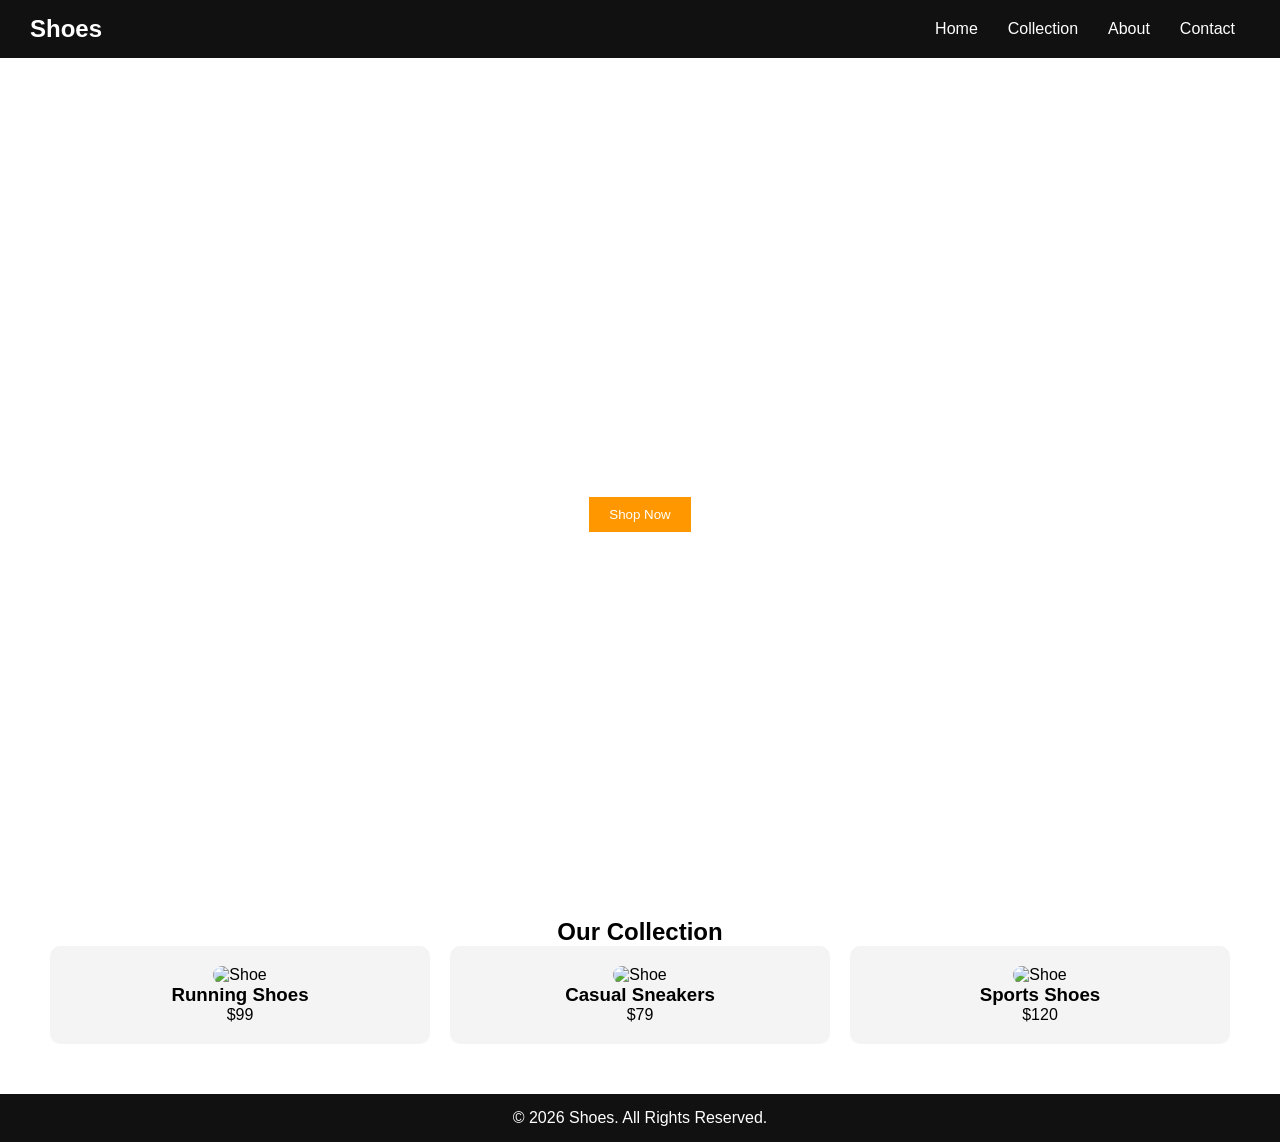
==== index.html @ e6830d72 "Add files via upload" ====
<!DOCTYPE html>
<html lang="en">
<head>
    <meta charset="UTF-8">
    <meta name="viewport" content="width=device-width, initial-scale=1.0">
    <title>Shoes</title>

    <!-- Linking external CSS -->
    <link rel="stylesheet" href="style.css">
</head>
<body>

    <!-- ===== NAVBAR ===== -->
    <header>
        <nav class="navbar">
            <h1 class="logo">Shoes</h1>

            <!-- Menu items -->
            <ul class="nav-links" id="navLinks">
                <li><a href="#">Home</a></li>
                <li><a href="#">Collection</a></li>
                <li><a href="#">About</a></li>
                <li><a href="#">Contact</a></li>
            </ul>

            <!-- Mobile menu button -->
            <div class="menu-toggle" onclick="toggleMenu()">☰</div>
        </nav>
    </header>

    <!-- ===== HERO SECTION ===== -->
    <section class="hero">
        <div class="hero-text">
            <h2>Step Into Style</h2>
            <p>Discover the latest trends in footwear.</p>
            <button onclick="showAlert()">Shop Now</button>
        </div>
    </section>

    <!-- ===== PRODUCT SECTION ===== -->
    <section class="products">
        <h2>Our Collection</h2>

        <div class="product-grid">
            <!-- Each card represents a shoe -->
            <div class="card">
                <img src="image/redShoe.avif" alt="Shoe">
                <h3>Running Shoes</h3>
                <p>$99</p>
            </div>

            <div class="card">
                <img src="image/redShoe.avif" alt="Shoe">
                <h3>Casual Sneakers</h3>
                <p>$79</p>
            </div>

            <div class="card">
                <img src="image/redShoe.avif" alt="Shoe">
                <h3>Sports Shoes</h3>
                <p>$120</p>
            </div>
        </div>
    </section>

    <!-- ===== FOOTER ===== -->
    <footer>
        <p>© 2026 Shoes. All Rights Reserved.</p>
    </footer>

    <!-- Linking external JS -->
    <script src="script.js"></script>
</body>
</html>
---- style.css ----
/* ===== RESET DEFAULT STYLES ===== */
* {
    margin: 0;
    padding: 0;
    box-sizing: border-box;
    font-family: Arial, sans-serif;
}

/* ===== NAVBAR ===== */
.navbar {
    display: flex;
    justify-content: space-between;
    align-items: center;
    padding: 15px 30px;
    background: #111;
    color: white;
}

.logo {
    font-size: 24px;
}

/* Navigation links */
.nav-links {
    list-style: none;
    display: flex;
}

.nav-links li {
    margin: 0 15px;
}

.nav-links a {
    color: white;
    text-decoration: none;
}

/* Hover effect */
.nav-links a:hover {
    color: #ff9800;
}

/* Mobile menu button */
.menu-toggle {
    display: none;
    font-size: 24px;
    cursor: pointer;
}

/* ===== HERO SECTION ===== */
.hero {
    height: 90vh;
    background: url('https://via.placeholder.com/1200x600') no-repeat center/cover;
    display: flex;
    justify-content: center;
    align-items: center;
    color: white;
    text-align: center;
}

.hero-text h2 {
    font-size: 48px;
}

.hero-text p {
    margin: 15px 0;
}

.hero-text button {
    padding: 10px 20px;
    border: none;
    background: #ff9800;
    color: white;
    cursor: pointer;
}

/* ===== PRODUCTS ===== */
.products {
    padding: 50px;
    text-align: center;
}

/* Grid layout */
.product-grid {
    display: grid;
    grid-template-columns: repeat(3, 1fr);
    gap: 20px;
}

/* Card styling */
.card {
    background: #f4f4f4;
    padding: 20px;
    border-radius: 10px;
    transition: transform 0.3s;
}

/* Hover animation */
.card:hover {
    transform: scale(1.05);
}

/* Images inside cards */
.card img {
    width: 100%;
    border-radius: 10px;
}

/* ===== FOOTER ===== */
footer {
    background: #111;
    color: white;
    text-align: center;
    padding: 15px;
}

/* ===== RESPONSIVE DESIGN ===== */

/* Tablets */
@media (max-width: 768px) {
    .product-grid {
        grid-template-columns: repeat(2, 1fr);
    }

    .nav-links {
        display: none;
        flex-direction: column;
        background: #111;
        position: absolute;
        top: 60px;
        right: 0;
        width: 200px;
    }

    .nav-links.active {
        display: flex;
    }

    .menu-toggle {
        display: block;
    }
}

/* Mobile */
@media (max-width: 480px) {
    .product-grid {
        grid-template-columns: 1fr;
    }

    .hero-text h2 {
        font-size: 28px;
    }
}
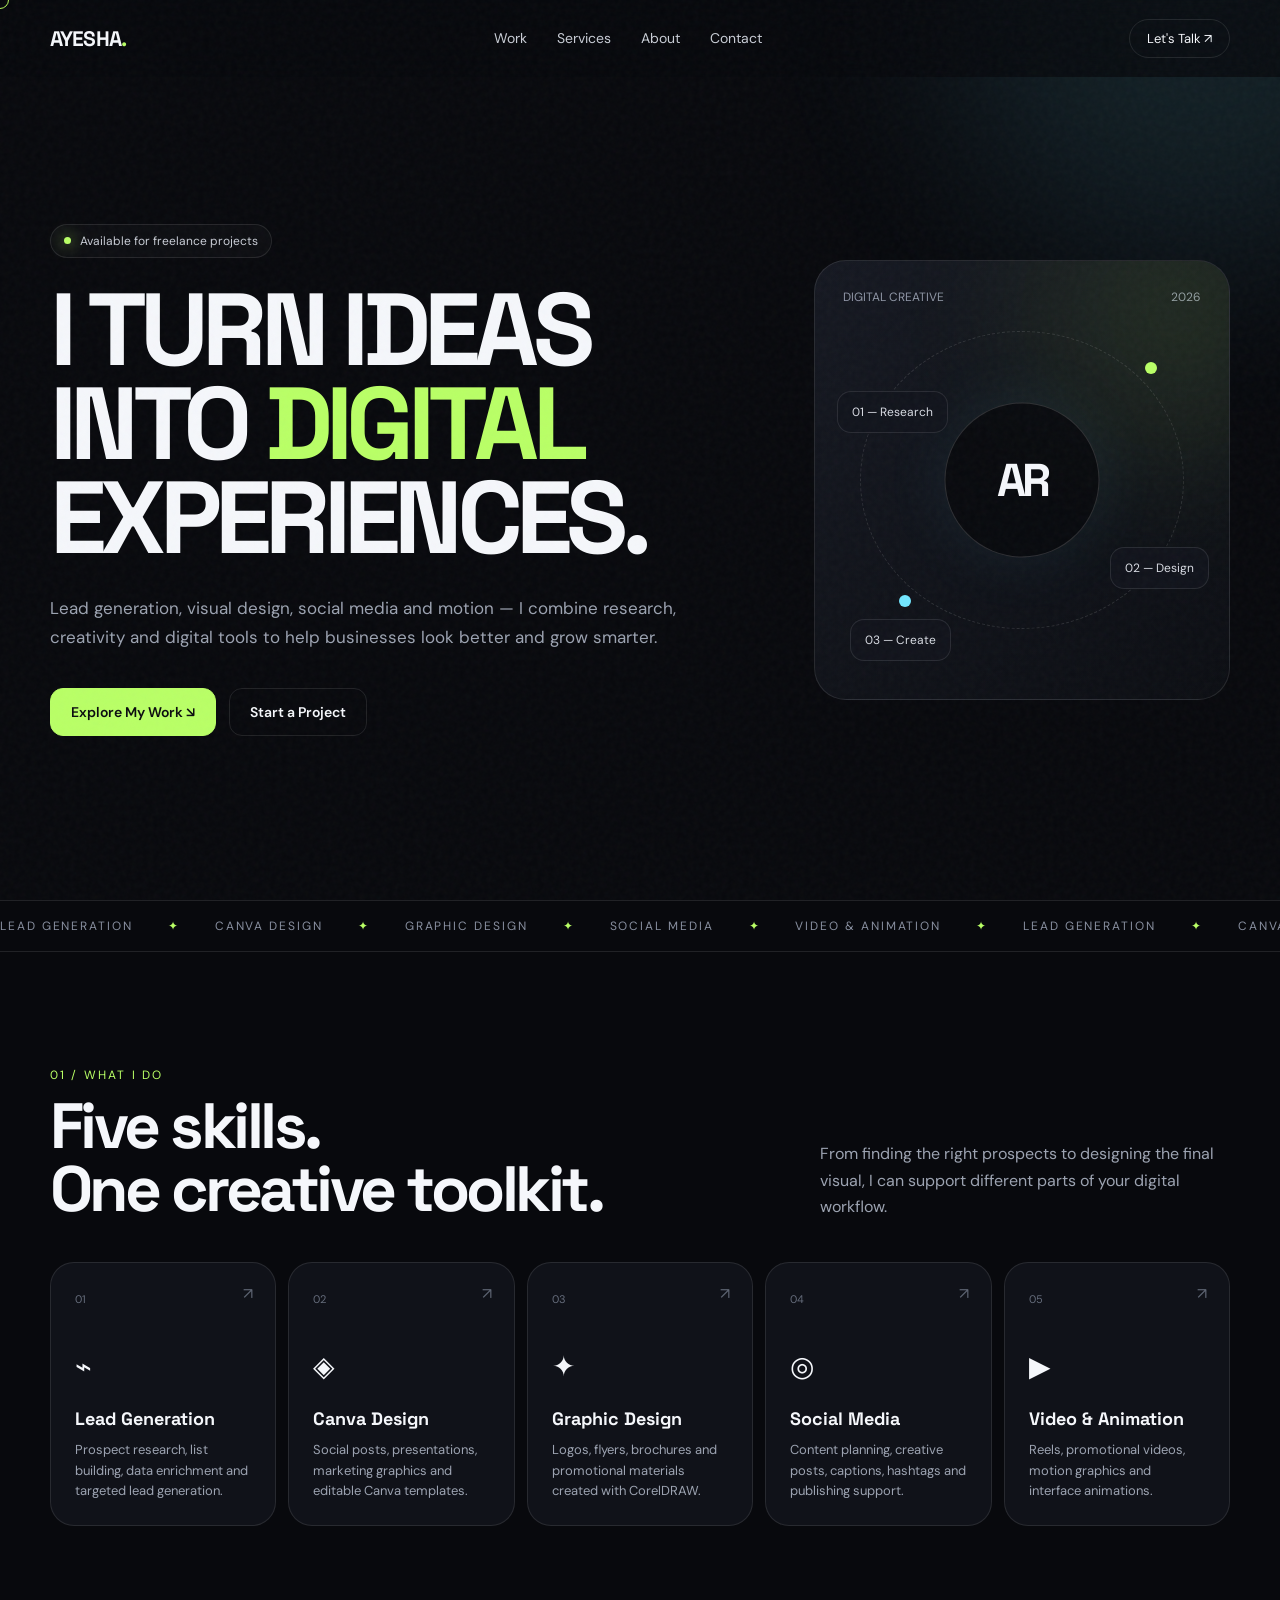
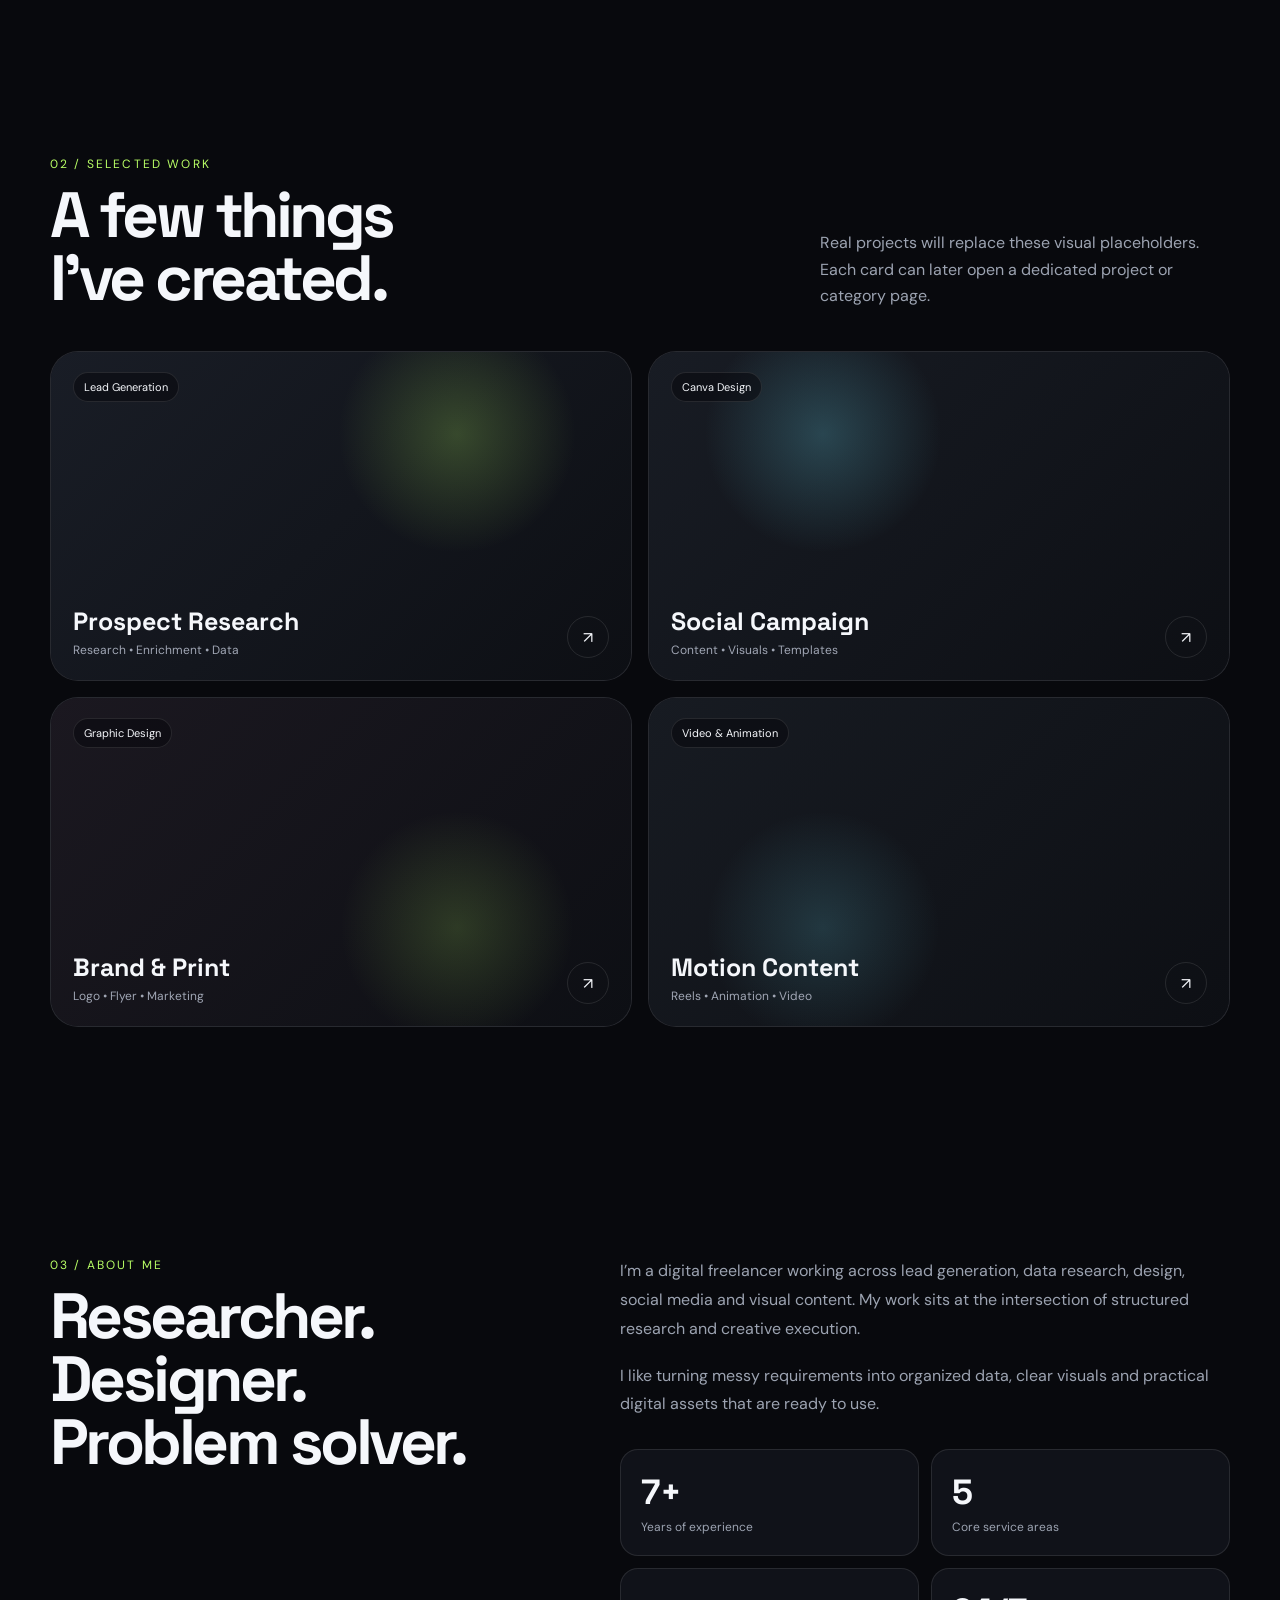
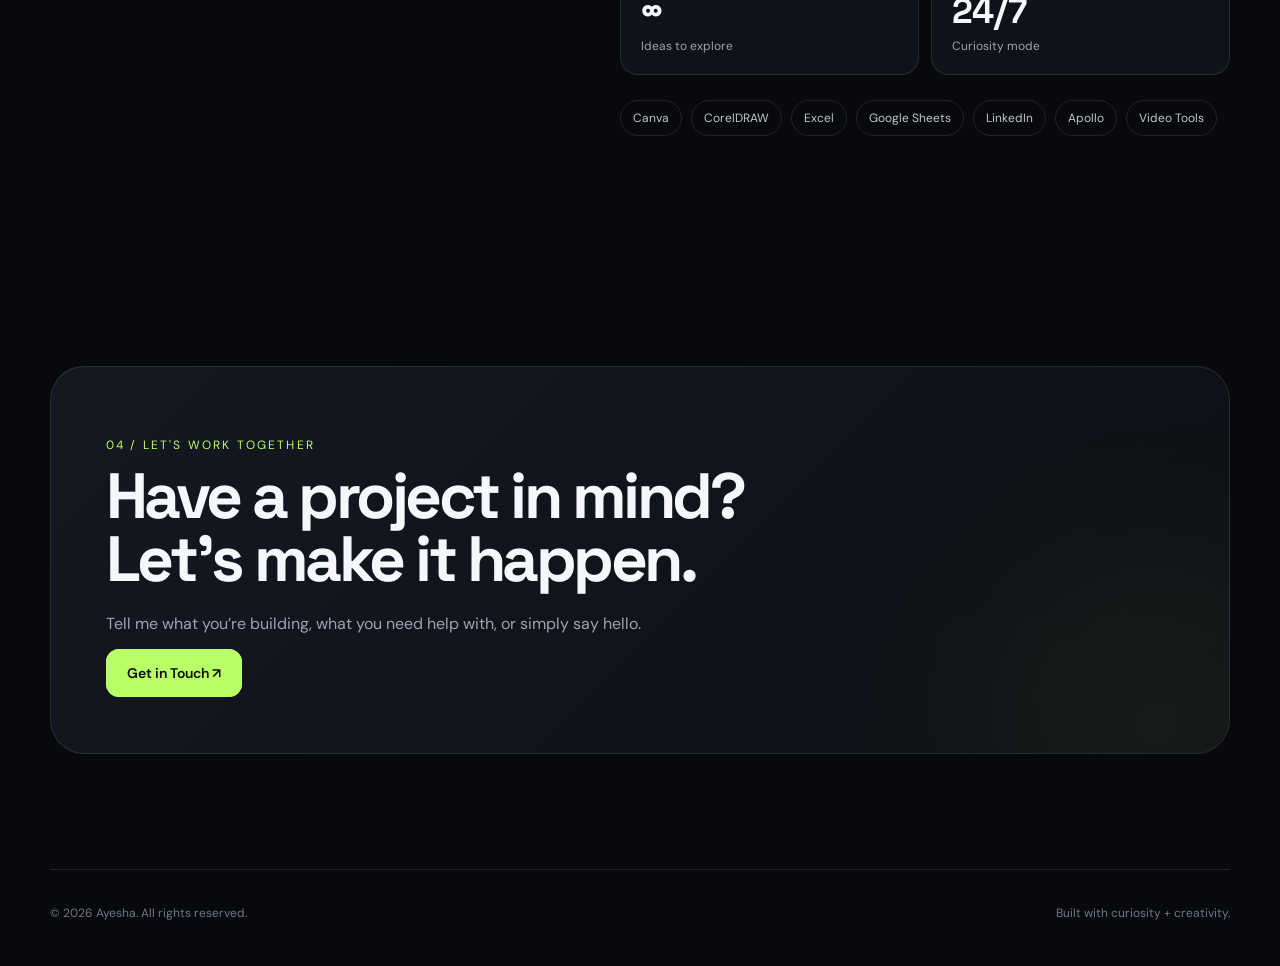
==== commit fcb652e7: "Revamp index.html for Ayesha's digital portfolio Updated HTML structure and content for a digital po" ====
--- a/index.html
+++ b/index.html
@@ -1,74 +1,236 @@
 <!DOCTYPE html>
 <html lang="en">
 <head>
-    <meta charset="UTF-8">
-    <meta name="viewport" content="width=device-width, initial-scale=1.0">
-    <title>Shoes</title>
-
-    <!-- Linking external CSS -->
-    <link rel="stylesheet" href="style.css">
+  <meta charset="UTF-8">
+  <meta name="viewport" content="width=device-width, initial-scale=1.0">
+  <meta name="description" content="Ayesha — Lead Generation, Digital Design, Social Media, Video & Animation portfolio.">
+  <meta property="og:title" content="Ayesha — Digital Portfolio">
+  <meta property="og:description" content="Lead Generation • Digital Design • Social Media • Video & Animation">
+  <meta property="og:type" content="website">
+  <title>Ayesha — Digital Portfolio</title>
+  <link rel="preconnect" href="https://fonts.googleapis.com">
+  <link rel="preconnect" href="https://fonts.gstatic.com" crossorigin>
+  <link href="https://fonts.googleapis.com/css2?family=DM+Sans:wght@400;500;600;700&family=Space+Grotesk:wght@400;500;600;700&display=swap" rel="stylesheet">
+  <style>
+    :root{
+      --bg:#08090d; --surface:#101219; --surface2:#151822; --text:#f5f7fb;
+      --muted:#9ca3b1; --line:rgba(255,255,255,.10); --accent:#b9ff66;
+      --accent2:#72e7ff; --max:1180px; --radius:24px;
+    }
+    *{box-sizing:border-box;margin:0;padding:0}
+    html{scroll-behavior:smooth}
+    body{font-family:"DM Sans",sans-serif;background:var(--bg);color:var(--text);overflow-x:hidden}
+    a{text-decoration:none;color:inherit}
+    button{font:inherit}
+    .noise{position:fixed;inset:0;pointer-events:none;opacity:.035;z-index:100;background-image:url("data:image/svg+xml,%3Csvg viewBox='0 0 180 180' xmlns='http://www.w3.org/2000/svg'%3E%3Cfilter id='n'%3E%3CfeTurbulence type='fractalNoise' baseFrequency='.9' numOctaves='4' stitchTiles='stitch'/%3E%3C/filter%3E%3Crect width='100%25' height='100%25' filter='url(%23n)'/%3E%3C/svg%3E")}
+    .orb{position:fixed;width:520px;height:520px;border-radius:50%;filter:blur(100px);opacity:.10;pointer-events:none;background:var(--accent2);top:-260px;right:-180px}
+    .container{width:min(var(--max),calc(100% - 40px));margin:auto}
+    nav{position:fixed;top:0;left:0;right:0;z-index:50;background:rgba(8,9,13,.72);backdrop-filter:blur(18px);border-bottom:1px solid transparent;transition:.3s}
+    nav.scrolled{border-color:var(--line)}
+    .nav-inner{height:76px;display:flex;align-items:center;justify-content:space-between}
+    .logo{font-family:"Space Grotesk";font-weight:700;font-size:21px;letter-spacing:-.04em}
+    .logo span{color:var(--accent)}
+    .nav-links{display:flex;gap:30px;color:#c9cdd6;font-size:14px}
+    .nav-links a{transition:.25s}.nav-links a:hover{color:var(--accent)}
+    .nav-cta{border:1px solid var(--line);padding:10px 17px;border-radius:999px;font-size:13px;transition:.25s}
+    .nav-cta:hover{background:var(--accent);color:#0a0b0e;border-color:var(--accent)}
+    .menu{display:none;background:none;border:0;color:white;font-size:25px}
+    .hero{min-height:100vh;display:flex;align-items:center;padding:150px 0 90px;position:relative}
+    .hero-grid{display:grid;grid-template-columns:1.25fr .75fr;gap:70px;align-items:center}
+    .eyebrow{display:inline-flex;align-items:center;gap:9px;border:1px solid var(--line);padding:8px 13px;border-radius:999px;color:#c9cdd6;font-size:12px;margin-bottom:25px;background:rgba(255,255,255,.025)}
+    .dot{width:7px;height:7px;border-radius:50%;background:var(--accent);box-shadow:0 0 16px var(--accent)}
+    h1{font-family:"Space Grotesk";font-size:clamp(55px,8vw,104px);line-height:.92;letter-spacing:-.065em;max-width:900px}
+    h1 .accent{color:var(--accent)}
+    .hero-copy{max-width:630px;color:var(--muted);font-size:17px;line-height:1.75;margin:28px 0 35px}
+    .actions{display:flex;gap:13px;flex-wrap:wrap}
+    .btn{padding:14px 20px;border-radius:13px;font-weight:600;font-size:14px;border:1px solid var(--line);transition:.25s;cursor:pointer}
+    .btn-primary{background:var(--accent);color:#0a0b0e;border-color:var(--accent)}
+    .btn-primary:hover{transform:translateY(-3px);box-shadow:0 12px 35px rgba(185,255,102,.18)}
+    .btn-ghost:hover{border-color:#606675;transform:translateY(-3px)}
+    .hero-card{position:relative;min-height:440px;border:1px solid var(--line);border-radius:32px;background:linear-gradient(145deg,#151821,#0c0e13);padding:28px;overflow:hidden;transform-style:preserve-3d;transition:transform .15s}
+    .hero-card:before{content:"";position:absolute;width:260px;height:260px;border-radius:50%;background:var(--accent);filter:blur(90px);opacity:.13;right:-80px;top:-80px}
+    .card-top{display:flex;justify-content:space-between;color:#8f96a6;font-size:12px}
+    .orbit{position:absolute;inset:70px 45px;border:1px dashed rgba(255,255,255,.12);border-radius:50%;animation:spin 18s linear infinite}
+    .orbit:before,.orbit:after{content:"";position:absolute;width:12px;height:12px;border-radius:50%;background:var(--accent)}
+    .orbit:before{top:10%;right:8%}.orbit:after{bottom:7%;left:12%;background:var(--accent2)}
+    @keyframes spin{to{transform:rotate(360deg)}}
+    .center-mark{position:absolute;left:50%;top:50%;transform:translate(-50%,-50%);width:155px;height:155px;border-radius:50%;display:grid;place-items:center;border:1px solid rgba(255,255,255,.15);background:rgba(8,9,13,.82);box-shadow:0 0 70px rgba(114,231,255,.08)}
+    .center-mark strong{font-family:"Space Grotesk";font-size:46px;letter-spacing:-.08em}
+    .floating{position:absolute;border:1px solid var(--line);background:rgba(18,20,28,.86);backdrop-filter:blur(10px);padding:12px 14px;border-radius:14px;font-size:12px;color:#d9dce4;animation:float 4s ease-in-out infinite}
+    .f1{left:22px;top:130px}.f2{right:20px;bottom:110px;animation-delay:-2s}.f3{left:35px;bottom:38px;animation-delay:-1s}
+    @keyframes float{50%{transform:translateY(-9px)}}
+    .ticker{border-top:1px solid var(--line);border-bottom:1px solid var(--line);overflow:hidden;white-space:nowrap}
+    .ticker-track{display:inline-flex;gap:35px;padding:17px 0;animation:ticker 25s linear infinite;color:#888f9f;font-size:12px;text-transform:uppercase;letter-spacing:.16em}
+    .ticker-track b{color:var(--accent);font-weight:500}
+    @keyframes ticker{to{transform:translateX(-50%)}}
+    section{padding:115px 0}
+    .section-head{display:flex;justify-content:space-between;align-items:end;gap:30px;margin-bottom:42px}
+    .kicker{color:var(--accent);font-size:12px;text-transform:uppercase;letter-spacing:.18em;margin-bottom:12px}
+    h2{font-family:"Space Grotesk";font-size:clamp(38px,5vw,66px);line-height:.98;letter-spacing:-.055em}
+    .section-head p{max-width:410px;color:var(--muted);line-height:1.65}
+    .services{display:grid;grid-template-columns:repeat(5,1fr);gap:12px}
+    .service{min-height:245px;padding:24px;border:1px solid var(--line);border-radius:var(--radius);background:var(--surface);position:relative;overflow:hidden;transition:.35s}
+    .service:hover{transform:translateY(-8px);border-color:rgba(185,255,102,.38);background:var(--surface2)}
+    .num{font-size:11px;color:#666d7c}.icon{font-size:28px;margin:40px 0 22px}.service h3{font-family:"Space Grotesk";font-size:18px;margin-bottom:10px}.service p{font-size:13px;color:var(--muted);line-height:1.55}
+    .service:after{content:"↗";position:absolute;right:22px;top:20px;color:#5d6472;transition:.25s}.service:hover:after{color:var(--accent);transform:translate(3px,-3px)}
+    .work-grid{display:grid;grid-template-columns:repeat(2,1fr);gap:16px}
+    .project{min-height:330px;border:1px solid var(--line);border-radius:28px;overflow:hidden;position:relative;background:var(--surface);cursor:pointer}
+    .project-visual{position:absolute;inset:0;background:radial-gradient(circle at 70% 25%,rgba(185,255,102,.22),transparent 25%),linear-gradient(135deg,#191d26,#0d0f14);transition:.5s}
+    .project:nth-child(2) .project-visual{background:radial-gradient(circle at 30% 25%,rgba(114,231,255,.22),transparent 25%),linear-gradient(135deg,#181c24,#0d0f14)}
+    .project:nth-child(3) .project-visual{background:radial-gradient(circle at 70% 70%,rgba(185,255,102,.17),transparent 25%),linear-gradient(135deg,#1b1820,#0d0f14)}
+    .project:nth-child(4) .project-visual{background:radial-gradient(circle at 30% 70%,rgba(114,231,255,.16),transparent 25%),linear-gradient(135deg,#171b22,#0d0f14)}
+    .project:hover .project-visual{transform:scale(1.05)}
+    .project-label{position:absolute;left:22px;top:20px;border:1px solid var(--line);background:rgba(8,9,13,.55);padding:7px 10px;border-radius:999px;font-size:11px}
+    .project-content{position:absolute;left:22px;right:22px;bottom:22px;display:flex;justify-content:space-between;align-items:end}
+    .project h3{font-family:"Space Grotesk";font-size:25px}.project p{font-size:12px;color:#a0a6b4;margin-top:5px}
+    .arrow{width:42px;height:42px;border:1px solid var(--line);border-radius:50%;display:grid;place-items:center;transition:.3s}.project:hover .arrow{background:var(--accent);color:#0a0b0e;border-color:var(--accent);transform:rotate(45deg)}
+    .about{display:grid;grid-template-columns:.9fr 1.1fr;gap:70px;align-items:start}
+    .about-copy{color:var(--muted);line-height:1.8;font-size:16px}
+    .about-copy p+p{margin-top:18px}
+    .stats{display:grid;grid-template-columns:repeat(2,1fr);gap:12px;margin-top:30px}
+    .stat{border:1px solid var(--line);border-radius:18px;padding:20px;background:var(--surface)}.stat strong{font-family:"Space Grotesk";font-size:35px}.stat span{display:block;color:var(--muted);font-size:12px;margin-top:5px}
+    .tools{display:flex;flex-wrap:wrap;gap:9px;margin-top:25px}.tool{border:1px solid var(--line);padding:9px 12px;border-radius:999px;color:#c0c5cf;font-size:12px}
+    .contact{border:1px solid var(--line);border-radius:34px;padding:70px 55px;background:linear-gradient(135deg,#141821,#0d0f14);position:relative;overflow:hidden}
+    .contact:after{content:"";position:absolute;width:300px;height:300px;border-radius:50%;background:var(--accent);filter:blur(110px);opacity:.08;right:-80px;bottom:-120px}
+    .contact h2{max-width:750px}.contact p{color:var(--muted);margin:22px 0 28px}
+    footer{padding:35px 0 45px;color:#707787;font-size:12px;display:flex;justify-content:space-between;border-top:1px solid var(--line)}
+    .reveal{opacity:0;transform:translateY(25px);transition:opacity .7s ease,transform .7s ease}.reveal.show{opacity:1;transform:none}
+    .cursor{position:fixed;pointer-events:none;width:18px;height:18px;border:1px solid var(--accent);border-radius:50%;z-index:99;transform:translate(-50%,-50%);mix-blend-mode:difference;transition:width .2s,height .2s}
+    @media(max-width:900px){.hero-grid,.about{grid-template-columns:1fr}.hero-card{min-height:350px}.services{grid-template-columns:repeat(2,1fr)}.hero{padding-top:120px}.section-head{align-items:start;flex-direction:column}}
+    @media(max-width:600px){.container{width:min(100% - 28px,var(--max))}.nav-links,.nav-cta{display:none}.menu{display:block}.hero{min-height:auto;padding:125px 0 75px}h1{font-size:58px}.hero-copy{font-size:15px}.hero-card{min-height:320px}.services,.work-grid{grid-template-columns:1fr}.project{min-height:280px}.contact{padding:45px 25px}section{padding:80px 0}.cursor{display:none}footer{gap:15px;flex-direction:column}}
+  </style>
 </head>
 <body>
-
-    <!-- ===== NAVBAR ===== -->
-    <header>
-        <nav class="navbar">
-            <h1 class="logo">Shoes</h1>
-
-            <!-- Menu items -->
-            <ul class="nav-links" id="navLinks">
-                <li><a href="#">Home</a></li>
-                <li><a href="#">Collection</a></li>
-                <li><a href="#">About</a></li>
-                <li><a href="#">Contact</a></li>
-            </ul>
-
-            <!-- Mobile menu button -->
-            <div class="menu-toggle" onclick="toggleMenu()">☰</div>
-        </nav>
-    </header>
-
-    <!-- ===== HERO SECTION ===== -->
-    <section class="hero">
-        <div class="hero-text">
-            <h2>Step Into Style</h2>
-            <p>Discover the latest trends in footwear.</p>
-            <button onclick="showAlert()">Shop Now</button>
-        </div>
-    </section>
-
-    <!-- ===== PRODUCT SECTION ===== -->
-    <section class="products">
-        <h2>Our Collection</h2>
-
-        <div class="product-grid">
-            <!-- Each card represents a shoe -->
-            <div class="card">
-                <img src="image/redShoe.avif" alt="Shoe">
-                <h3>Running Shoes</h3>
-                <p>$99</p>
-            </div>
-
-            <div class="card">
-                <img src="image/redShoe.avif" alt="Shoe">
-                <h3>Casual Sneakers</h3>
-                <p>$79</p>
-            </div>
-
-            <div class="card">
-                <img src="image/redShoe.avif" alt="Shoe">
-                <h3>Sports Shoes</h3>
-                <p>$120</p>
-            </div>
-        </div>
-    </section>
-
-    <!-- ===== FOOTER ===== -->
-    <footer>
-        <p>© 2026 Shoes. All Rights Reserved.</p>
-    </footer>
-
-    <!-- Linking external JS -->
-    <script src="script.js"></script>
+  <div class="noise"></div><div class="orb"></div><div class="cursor" id="cursor"></div>
+
+  <nav id="nav">
+    <div class="container nav-inner">
+      <a class="logo" href="#home">AYESHA<span>.</span></a>
+      <div class="nav-links">
+        <a href="#work">Work</a><a href="#services">Services</a><a href="#about">About</a><a href="#contact">Contact</a>
+      </div>
+      <a class="nav-cta" href="#contact">Let's Talk ↗</a>
+      <button class="menu" aria-label="Menu">☰</button>
+    </div>
+  </nav>
+
+  <main>
+    <section class="hero" id="home">
+      <div class="container hero-grid">
+        <div class="reveal">
+          <div class="eyebrow"><span class="dot"></span> Available for freelance projects</div>
+          <h1>I TURN IDEAS<br>INTO <span class="accent">DIGITAL</span><br>EXPERIENCES.</h1>
+          <p class="hero-copy">Lead generation, visual design, social media and motion — I combine research, creativity and digital tools to help businesses look better and grow smarter.</p>
+          <div class="actions">
+            <a class="btn btn-primary" href="#work">Explore My Work ↘</a>
+            <a class="btn btn-ghost" href="#contact">Start a Project</a>
+          </div>
+        </div>
+        <div class="hero-card reveal" id="tilt">
+          <div class="card-top"><span>DIGITAL CREATIVE</span><span>2026</span></div>
+          <div class="orbit"></div>
+          <div class="center-mark"><strong>AR</strong></div>
+          <div class="floating f1">01 — Research</div>
+          <div class="floating f2">02 — Design</div>
+          <div class="floating f3">03 — Create</div>
+        </div>
+      </div>
+    </section>
+
+    <div class="ticker">
+      <div class="ticker-track">
+        <span>Lead Generation</span><b>✦</b><span>Canva Design</span><b>✦</b><span>Graphic Design</span><b>✦</b><span>Social Media</span><b>✦</b><span>Video & Animation</span><b>✦</b>
+        <span>Lead Generation</span><b>✦</b><span>Canva Design</span><b>✦</b><span>Graphic Design</span><b>✦</b><span>Social Media</span><b>✦</b><span>Video & Animation</span><b>✦</b>
+      </div>
+    </div>
+
+    <section id="services">
+      <div class="container">
+        <div class="section-head reveal">
+          <div><div class="kicker">01 / What I Do</div><h2>Five skills.<br>One creative toolkit.</h2></div>
+          <p>From finding the right prospects to designing the final visual, I can support different parts of your digital workflow.</p>
+        </div>
+        <div class="services">
+          <article class="service reveal"><span class="num">01</span><div class="icon">⌁</div><h3>Lead Generation</h3><p>Prospect research, list building, data enrichment and targeted lead generation.</p></article>
+          <article class="service reveal"><span class="num">02</span><div class="icon">◈</div><h3>Canva Design</h3><p>Social posts, presentations, marketing graphics and editable Canva templates.</p></article>
+          <article class="service reveal"><span class="num">03</span><div class="icon">✦</div><h3>Graphic Design</h3><p>Logos, flyers, brochures and promotional materials created with CorelDRAW.</p></article>
+          <article class="service reveal"><span class="num">04</span><div class="icon">◎</div><h3>Social Media</h3><p>Content planning, creative posts, captions, hashtags and publishing support.</p></article>
+          <article class="service reveal"><span class="num">05</span><div class="icon">▶</div><h3>Video & Animation</h3><p>Reels, promotional videos, motion graphics and interface animations.</p></article>
+        </div>
+      </div>
+    </section>
+
+    <section id="work">
+      <div class="container">
+        <div class="section-head reveal">
+          <div><div class="kicker">02 / Selected Work</div><h2>A few things<br>I’ve created.</h2></div>
+          <p>Real projects will replace these visual placeholders. Each card can later open a dedicated project or category page.</p>
+        </div>
+        <div class="work-grid">
+          <article class="project reveal"><div class="project-visual"></div><span class="project-label">Lead Generation</span><div class="project-content"><div><h3>Prospect Research</h3><p>Research • Enrichment • Data</p></div><div class="arrow">↗</div></div></article>
+          <article class="project reveal"><div class="project-visual"></div><span class="project-label">Canva Design</span><div class="project-content"><div><h3>Social Campaign</h3><p>Content • Visuals • Templates</p></div><div class="arrow">↗</div></div></article>
+          <article class="project reveal"><div class="project-visual"></div><span class="project-label">Graphic Design</span><div class="project-content"><div><h3>Brand & Print</h3><p>Logo • Flyer • Marketing</p></div><div class="arrow">↗</div></div></article>
+          <article class="project reveal"><div class="project-visual"></div><span class="project-label">Video & Animation</span><div class="project-content"><div><h3>Motion Content</h3><p>Reels • Animation • Video</p></div><div class="arrow">↗</div></div></article>
+        </div>
+      </div>
+    </section>
+
+    <section id="about">
+      <div class="container about">
+        <div class="reveal"><div class="kicker">03 / About Me</div><h2>Researcher.<br>Designer.<br>Problem solver.</h2></div>
+        <div class="reveal">
+          <div class="about-copy">
+            <p>I’m a digital freelancer working across lead generation, data research, design, social media and visual content. My work sits at the intersection of structured research and creative execution.</p>
+            <p>I like turning messy requirements into organized data, clear visuals and practical digital assets that are ready to use.</p>
+          </div>
+          <div class="stats">
+            <div class="stat"><strong>7+</strong><span>Years of experience</span></div>
+            <div class="stat"><strong>5</strong><span>Core service areas</span></div>
+            <div class="stat"><strong>∞</strong><span>Ideas to explore</span></div>
+            <div class="stat"><strong>24/7</strong><span>Curiosity mode</span></div>
+          </div>
+          <div class="tools">
+            <span class="tool">Canva</span><span class="tool">CorelDRAW</span><span class="tool">Excel</span><span class="tool">Google Sheets</span><span class="tool">LinkedIn</span><span class="tool">Apollo</span><span class="tool">Video Tools</span>
+          </div>
+        </div>
+      </div>
+    </section>
+
+    <section id="contact">
+      <div class="container reveal">
+        <div class="contact">
+          <div class="kicker">04 / Let's Work Together</div>
+          <h2>Have a project in mind?<br>Let’s make it happen.</h2>
+          <p>Tell me what you’re building, what you need help with, or simply say hello.</p>
+          <a class="btn btn-primary" href="mailto:your-email@example.com">Get in Touch ↗</a>
+        </div>
+      </div>
+    </section>
+  </main>
+
+  <footer class="container"><span>© 2026 Ayesha. All rights reserved.</span><span>Built with curiosity + creativity.</span></footer>
+
+  <script>
+    const nav=document.getElementById('nav');
+    window.addEventListener('scroll',()=>nav.classList.toggle('scrolled',scrollY>20));
+    const observer=new IntersectionObserver(entries=>entries.forEach(e=>{if(e.isIntersecting)e.target.classList.add('show')}),{threshold:.12});
+    document.querySelectorAll('.reveal').forEach(el=>observer.observe(el));
+
+    const cursor=document.getElementById('cursor');
+    document.addEventListener('mousemove',e=>{cursor.style.left=e.clientX+'px';cursor.style.top=e.clientY+'px'});
+    document.querySelectorAll('a,button,.project,.service').forEach(el=>{
+      el.addEventListener('mouseenter',()=>{cursor.style.width='34px';cursor.style.height='34px'});
+      el.addEventListener('mouseleave',()=>{cursor.style.width='18px';cursor.style.height='18px'});
+    });
+
+    const tilt=document.getElementById('tilt');
+    if(window.matchMedia('(pointer:fine)').matches){
+      tilt.addEventListener('mousemove',e=>{
+        const r=tilt.getBoundingClientRect(), x=(e.clientX-r.left)/r.width-.5, y=(e.clientY-r.top)/r.height-.5;
+        tilt.style.transform=`perspective(900px) rotateY(${x*8}deg) rotateX(${-y*8}deg)`;
+      });
+      tilt.addEventListener('mouseleave',()=>tilt.style.transform='');
+    }
+  </script>
 </body>
-</html>+</html>
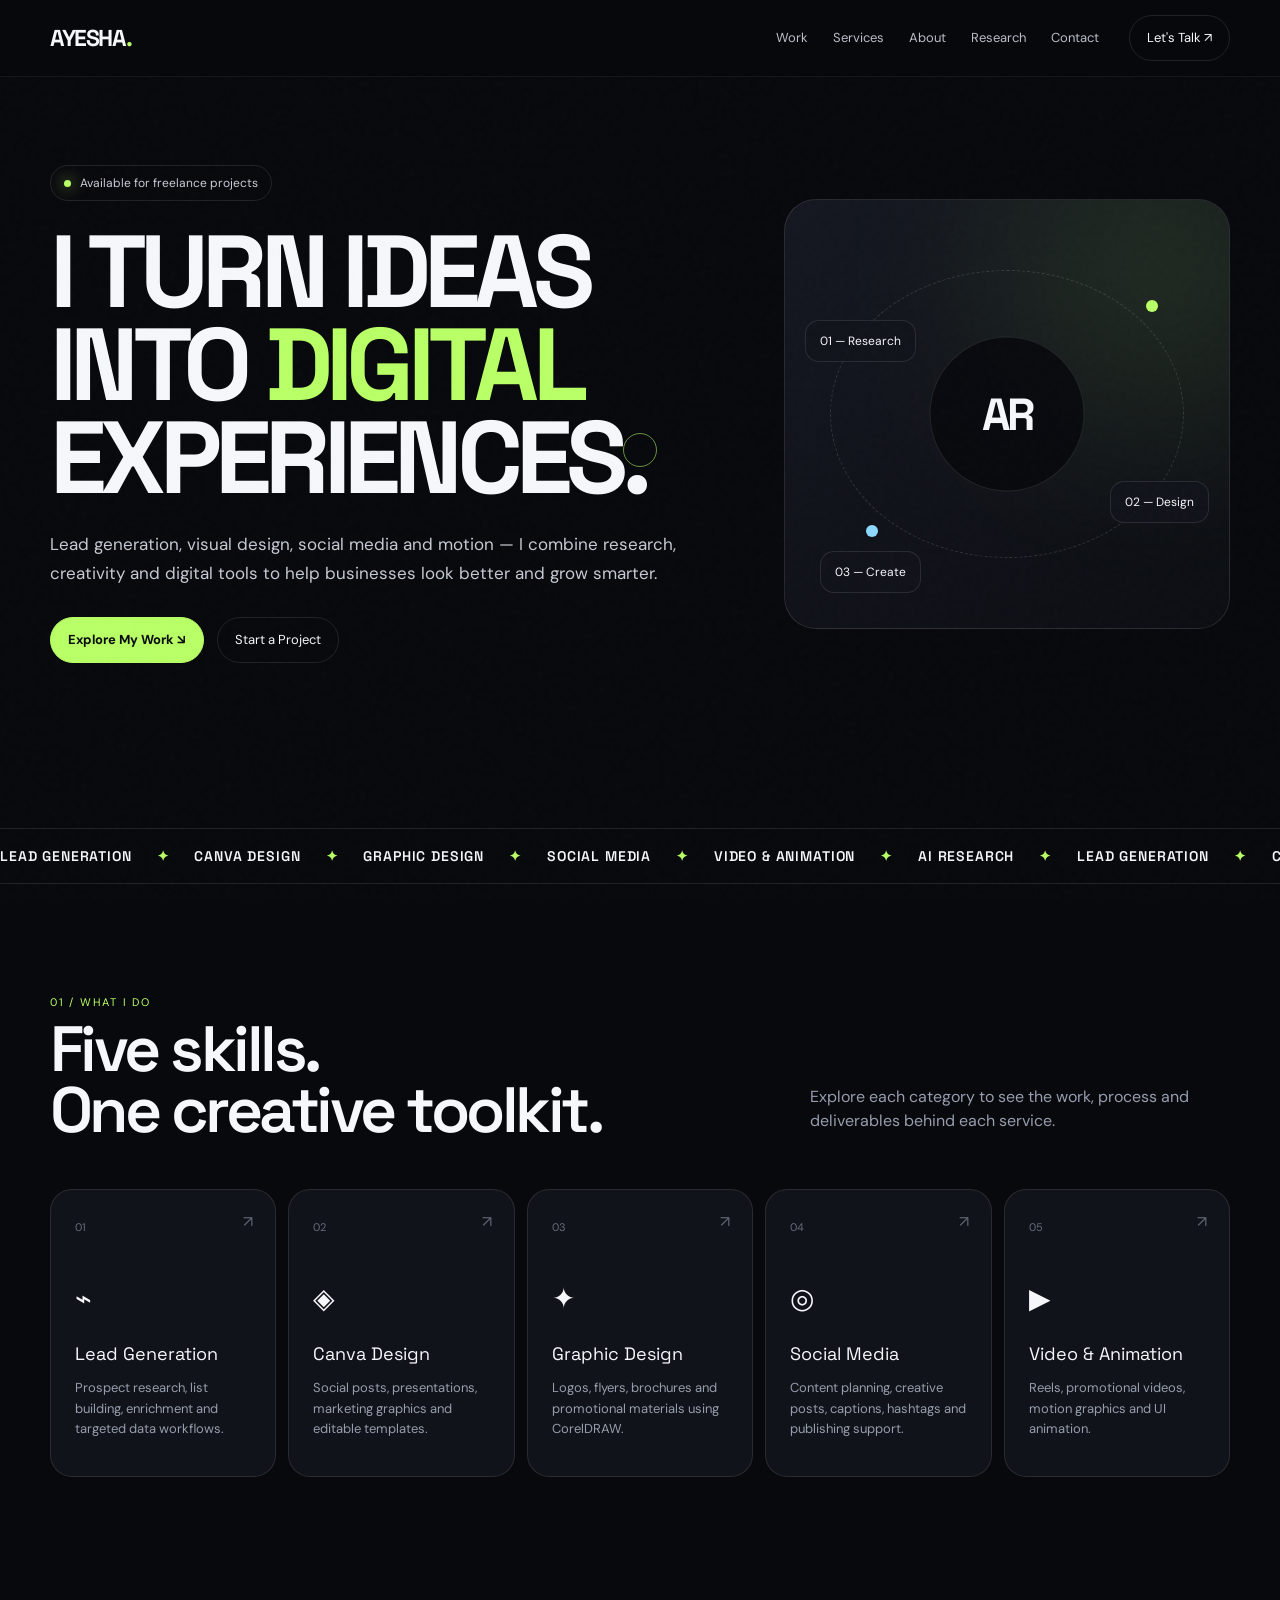
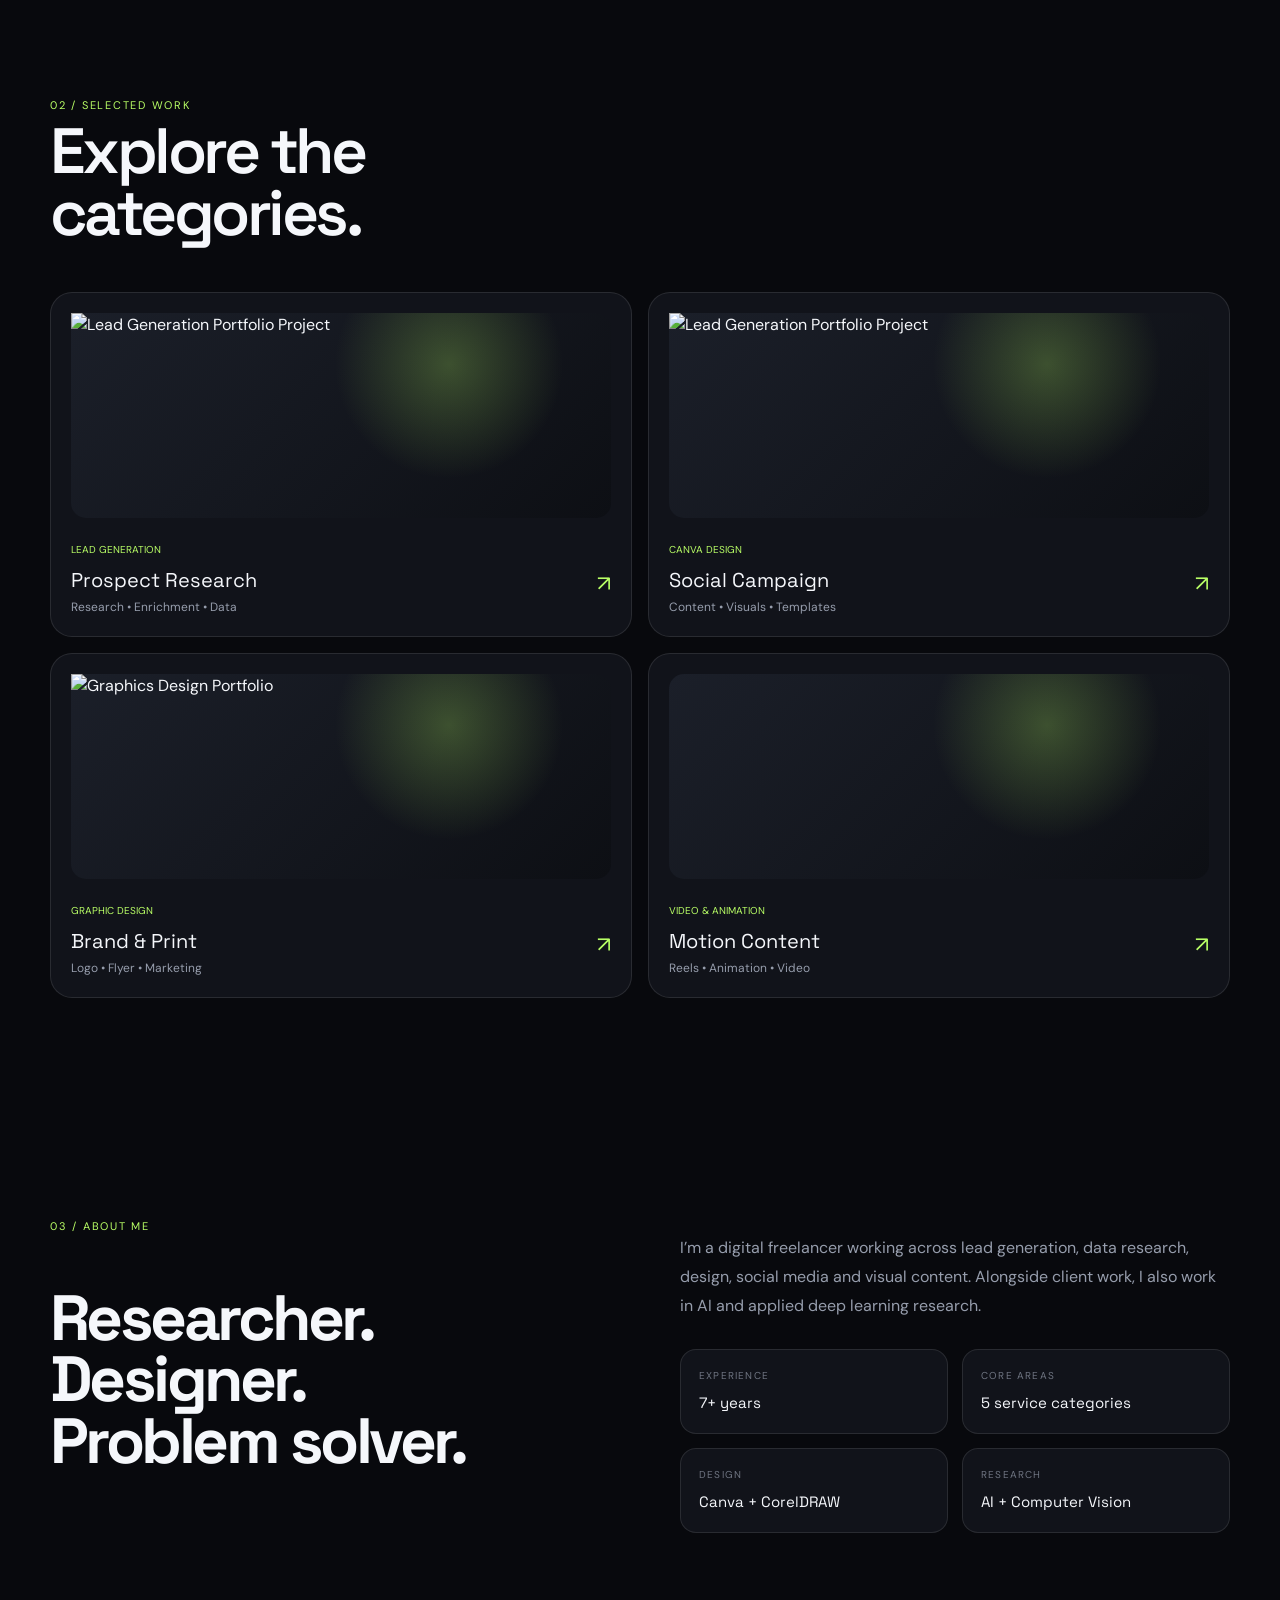
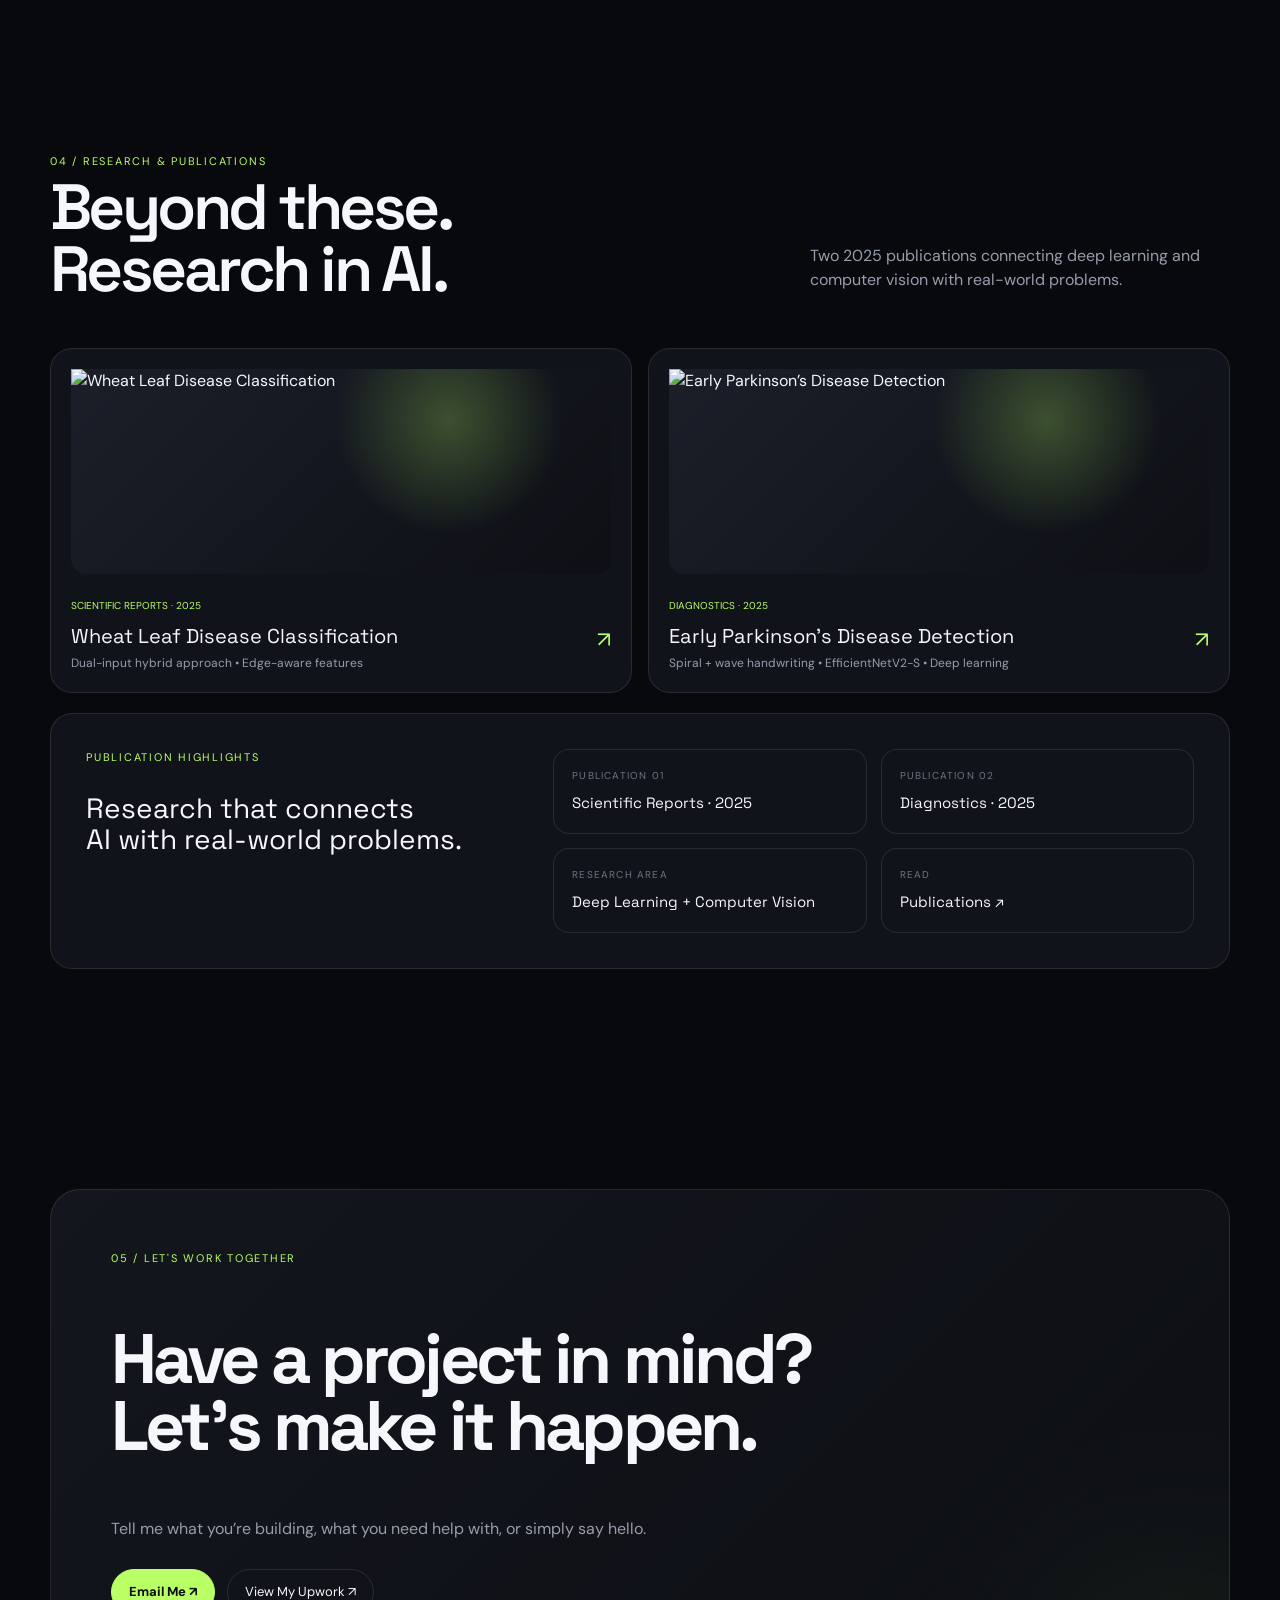
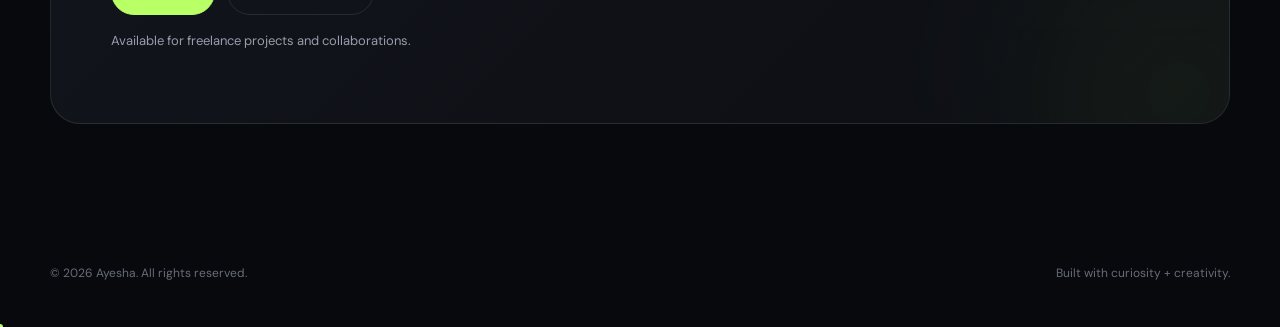
==== commit c9b02754: "Create index.html" ====
--- a/index.html
+++ b/index.html
@@ -1,236 +1,319 @@
-<!DOCTYPE html>
-<html lang="en">
-<head>
-  <meta charset="UTF-8">
-  <meta name="viewport" content="width=device-width, initial-scale=1.0">
-  <meta name="description" content="Ayesha — Lead Generation, Digital Design, Social Media, Video & Animation portfolio.">
-  <meta property="og:title" content="Ayesha — Digital Portfolio">
-  <meta property="og:description" content="Lead Generation • Digital Design • Social Media • Video & Animation">
-  <meta property="og:type" content="website">
-  <title>Ayesha — Digital Portfolio</title>
-  <link rel="preconnect" href="https://fonts.googleapis.com">
-  <link rel="preconnect" href="https://fonts.gstatic.com" crossorigin>
-  <link href="https://fonts.googleapis.com/css2?family=DM+Sans:wght@400;500;600;700&family=Space+Grotesk:wght@400;500;600;700&display=swap" rel="stylesheet">
-  <style>
-    :root{
-      --bg:#08090d; --surface:#101219; --surface2:#151822; --text:#f5f7fb;
-      --muted:#9ca3b1; --line:rgba(255,255,255,.10); --accent:#b9ff66;
-      --accent2:#72e7ff; --max:1180px; --radius:24px;
-    }
-    *{box-sizing:border-box;margin:0;padding:0}
-    html{scroll-behavior:smooth}
-    body{font-family:"DM Sans",sans-serif;background:var(--bg);color:var(--text);overflow-x:hidden}
-    a{text-decoration:none;color:inherit}
-    button{font:inherit}
-    .noise{position:fixed;inset:0;pointer-events:none;opacity:.035;z-index:100;background-image:url("data:image/svg+xml,%3Csvg viewBox='0 0 180 180' xmlns='http://www.w3.org/2000/svg'%3E%3Cfilter id='n'%3E%3CfeTurbulence type='fractalNoise' baseFrequency='.9' numOctaves='4' stitchTiles='stitch'/%3E%3C/filter%3E%3Crect width='100%25' height='100%25' filter='url(%23n)'/%3E%3C/svg%3E")}
-    .orb{position:fixed;width:520px;height:520px;border-radius:50%;filter:blur(100px);opacity:.10;pointer-events:none;background:var(--accent2);top:-260px;right:-180px}
-    .container{width:min(var(--max),calc(100% - 40px));margin:auto}
-    nav{position:fixed;top:0;left:0;right:0;z-index:50;background:rgba(8,9,13,.72);backdrop-filter:blur(18px);border-bottom:1px solid transparent;transition:.3s}
-    nav.scrolled{border-color:var(--line)}
-    .nav-inner{height:76px;display:flex;align-items:center;justify-content:space-between}
-    .logo{font-family:"Space Grotesk";font-weight:700;font-size:21px;letter-spacing:-.04em}
-    .logo span{color:var(--accent)}
-    .nav-links{display:flex;gap:30px;color:#c9cdd6;font-size:14px}
-    .nav-links a{transition:.25s}.nav-links a:hover{color:var(--accent)}
-    .nav-cta{border:1px solid var(--line);padding:10px 17px;border-radius:999px;font-size:13px;transition:.25s}
-    .nav-cta:hover{background:var(--accent);color:#0a0b0e;border-color:var(--accent)}
-    .menu{display:none;background:none;border:0;color:white;font-size:25px}
-    .hero{min-height:100vh;display:flex;align-items:center;padding:150px 0 90px;position:relative}
-    .hero-grid{display:grid;grid-template-columns:1.25fr .75fr;gap:70px;align-items:center}
-    .eyebrow{display:inline-flex;align-items:center;gap:9px;border:1px solid var(--line);padding:8px 13px;border-radius:999px;color:#c9cdd6;font-size:12px;margin-bottom:25px;background:rgba(255,255,255,.025)}
-    .dot{width:7px;height:7px;border-radius:50%;background:var(--accent);box-shadow:0 0 16px var(--accent)}
-    h1{font-family:"Space Grotesk";font-size:clamp(55px,8vw,104px);line-height:.92;letter-spacing:-.065em;max-width:900px}
-    h1 .accent{color:var(--accent)}
-    .hero-copy{max-width:630px;color:var(--muted);font-size:17px;line-height:1.75;margin:28px 0 35px}
-    .actions{display:flex;gap:13px;flex-wrap:wrap}
-    .btn{padding:14px 20px;border-radius:13px;font-weight:600;font-size:14px;border:1px solid var(--line);transition:.25s;cursor:pointer}
-    .btn-primary{background:var(--accent);color:#0a0b0e;border-color:var(--accent)}
-    .btn-primary:hover{transform:translateY(-3px);box-shadow:0 12px 35px rgba(185,255,102,.18)}
-    .btn-ghost:hover{border-color:#606675;transform:translateY(-3px)}
-    .hero-card{position:relative;min-height:440px;border:1px solid var(--line);border-radius:32px;background:linear-gradient(145deg,#151821,#0c0e13);padding:28px;overflow:hidden;transform-style:preserve-3d;transition:transform .15s}
-    .hero-card:before{content:"";position:absolute;width:260px;height:260px;border-radius:50%;background:var(--accent);filter:blur(90px);opacity:.13;right:-80px;top:-80px}
-    .card-top{display:flex;justify-content:space-between;color:#8f96a6;font-size:12px}
-    .orbit{position:absolute;inset:70px 45px;border:1px dashed rgba(255,255,255,.12);border-radius:50%;animation:spin 18s linear infinite}
-    .orbit:before,.orbit:after{content:"";position:absolute;width:12px;height:12px;border-radius:50%;background:var(--accent)}
-    .orbit:before{top:10%;right:8%}.orbit:after{bottom:7%;left:12%;background:var(--accent2)}
-    @keyframes spin{to{transform:rotate(360deg)}}
-    .center-mark{position:absolute;left:50%;top:50%;transform:translate(-50%,-50%);width:155px;height:155px;border-radius:50%;display:grid;place-items:center;border:1px solid rgba(255,255,255,.15);background:rgba(8,9,13,.82);box-shadow:0 0 70px rgba(114,231,255,.08)}
-    .center-mark strong{font-family:"Space Grotesk";font-size:46px;letter-spacing:-.08em}
-    .floating{position:absolute;border:1px solid var(--line);background:rgba(18,20,28,.86);backdrop-filter:blur(10px);padding:12px 14px;border-radius:14px;font-size:12px;color:#d9dce4;animation:float 4s ease-in-out infinite}
-    .f1{left:22px;top:130px}.f2{right:20px;bottom:110px;animation-delay:-2s}.f3{left:35px;bottom:38px;animation-delay:-1s}
-    @keyframes float{50%{transform:translateY(-9px)}}
-    .ticker{border-top:1px solid var(--line);border-bottom:1px solid var(--line);overflow:hidden;white-space:nowrap}
-    .ticker-track{display:inline-flex;gap:35px;padding:17px 0;animation:ticker 25s linear infinite;color:#888f9f;font-size:12px;text-transform:uppercase;letter-spacing:.16em}
-    .ticker-track b{color:var(--accent);font-weight:500}
-    @keyframes ticker{to{transform:translateX(-50%)}}
-    section{padding:115px 0}
-    .section-head{display:flex;justify-content:space-between;align-items:end;gap:30px;margin-bottom:42px}
-    .kicker{color:var(--accent);font-size:12px;text-transform:uppercase;letter-spacing:.18em;margin-bottom:12px}
-    h2{font-family:"Space Grotesk";font-size:clamp(38px,5vw,66px);line-height:.98;letter-spacing:-.055em}
-    .section-head p{max-width:410px;color:var(--muted);line-height:1.65}
-    .services{display:grid;grid-template-columns:repeat(5,1fr);gap:12px}
-    .service{min-height:245px;padding:24px;border:1px solid var(--line);border-radius:var(--radius);background:var(--surface);position:relative;overflow:hidden;transition:.35s}
-    .service:hover{transform:translateY(-8px);border-color:rgba(185,255,102,.38);background:var(--surface2)}
-    .num{font-size:11px;color:#666d7c}.icon{font-size:28px;margin:40px 0 22px}.service h3{font-family:"Space Grotesk";font-size:18px;margin-bottom:10px}.service p{font-size:13px;color:var(--muted);line-height:1.55}
-    .service:after{content:"↗";position:absolute;right:22px;top:20px;color:#5d6472;transition:.25s}.service:hover:after{color:var(--accent);transform:translate(3px,-3px)}
-    .work-grid{display:grid;grid-template-columns:repeat(2,1fr);gap:16px}
-    .project{min-height:330px;border:1px solid var(--line);border-radius:28px;overflow:hidden;position:relative;background:var(--surface);cursor:pointer}
-    .project-visual{position:absolute;inset:0;background:radial-gradient(circle at 70% 25%,rgba(185,255,102,.22),transparent 25%),linear-gradient(135deg,#191d26,#0d0f14);transition:.5s}
-    .project:nth-child(2) .project-visual{background:radial-gradient(circle at 30% 25%,rgba(114,231,255,.22),transparent 25%),linear-gradient(135deg,#181c24,#0d0f14)}
-    .project:nth-child(3) .project-visual{background:radial-gradient(circle at 70% 70%,rgba(185,255,102,.17),transparent 25%),linear-gradient(135deg,#1b1820,#0d0f14)}
-    .project:nth-child(4) .project-visual{background:radial-gradient(circle at 30% 70%,rgba(114,231,255,.16),transparent 25%),linear-gradient(135deg,#171b22,#0d0f14)}
-    .project:hover .project-visual{transform:scale(1.05)}
-    .project-label{position:absolute;left:22px;top:20px;border:1px solid var(--line);background:rgba(8,9,13,.55);padding:7px 10px;border-radius:999px;font-size:11px}
-    .project-content{position:absolute;left:22px;right:22px;bottom:22px;display:flex;justify-content:space-between;align-items:end}
-    .project h3{font-family:"Space Grotesk";font-size:25px}.project p{font-size:12px;color:#a0a6b4;margin-top:5px}
-    .arrow{width:42px;height:42px;border:1px solid var(--line);border-radius:50%;display:grid;place-items:center;transition:.3s}.project:hover .arrow{background:var(--accent);color:#0a0b0e;border-color:var(--accent);transform:rotate(45deg)}
-    .about{display:grid;grid-template-columns:.9fr 1.1fr;gap:70px;align-items:start}
-    .about-copy{color:var(--muted);line-height:1.8;font-size:16px}
-    .about-copy p+p{margin-top:18px}
-    .stats{display:grid;grid-template-columns:repeat(2,1fr);gap:12px;margin-top:30px}
-    .stat{border:1px solid var(--line);border-radius:18px;padding:20px;background:var(--surface)}.stat strong{font-family:"Space Grotesk";font-size:35px}.stat span{display:block;color:var(--muted);font-size:12px;margin-top:5px}
-    .tools{display:flex;flex-wrap:wrap;gap:9px;margin-top:25px}.tool{border:1px solid var(--line);padding:9px 12px;border-radius:999px;color:#c0c5cf;font-size:12px}
-    .contact{border:1px solid var(--line);border-radius:34px;padding:70px 55px;background:linear-gradient(135deg,#141821,#0d0f14);position:relative;overflow:hidden}
-    .contact:after{content:"";position:absolute;width:300px;height:300px;border-radius:50%;background:var(--accent);filter:blur(110px);opacity:.08;right:-80px;bottom:-120px}
-    .contact h2{max-width:750px}.contact p{color:var(--muted);margin:22px 0 28px}
-    footer{padding:35px 0 45px;color:#707787;font-size:12px;display:flex;justify-content:space-between;border-top:1px solid var(--line)}
-    .reveal{opacity:0;transform:translateY(25px);transition:opacity .7s ease,transform .7s ease}.reveal.show{opacity:1;transform:none}
-    .cursor{position:fixed;pointer-events:none;width:18px;height:18px;border:1px solid var(--accent);border-radius:50%;z-index:99;transform:translate(-50%,-50%);mix-blend-mode:difference;transition:width .2s,height .2s}
-    @media(max-width:900px){.hero-grid,.about{grid-template-columns:1fr}.hero-card{min-height:350px}.services{grid-template-columns:repeat(2,1fr)}.hero{padding-top:120px}.section-head{align-items:start;flex-direction:column}}
-    @media(max-width:600px){.container{width:min(100% - 28px,var(--max))}.nav-links,.nav-cta{display:none}.menu{display:block}.hero{min-height:auto;padding:125px 0 75px}h1{font-size:58px}.hero-copy{font-size:15px}.hero-card{min-height:320px}.services,.work-grid{grid-template-columns:1fr}.project{min-height:280px}.contact{padding:45px 25px}section{padding:80px 0}.cursor{display:none}footer{gap:15px;flex-direction:column}}
-  </style>
-</head>
-<body>
-  <div class="noise"></div><div class="orb"></div><div class="cursor" id="cursor"></div>
-
-  <nav id="nav">
-    <div class="container nav-inner">
-      <a class="logo" href="#home">AYESHA<span>.</span></a>
-      <div class="nav-links">
-        <a href="#work">Work</a><a href="#services">Services</a><a href="#about">About</a><a href="#contact">Contact</a>
-      </div>
-      <a class="nav-cta" href="#contact">Let's Talk ↗</a>
-      <button class="menu" aria-label="Menu">☰</button>
-    </div>
-  </nav>
-
-  <main>
-    <section class="hero" id="home">
-      <div class="container hero-grid">
-        <div class="reveal">
-          <div class="eyebrow"><span class="dot"></span> Available for freelance projects</div>
-          <h1>I TURN IDEAS<br>INTO <span class="accent">DIGITAL</span><br>EXPERIENCES.</h1>
-          <p class="hero-copy">Lead generation, visual design, social media and motion — I combine research, creativity and digital tools to help businesses look better and grow smarter.</p>
-          <div class="actions">
-            <a class="btn btn-primary" href="#work">Explore My Work ↘</a>
-            <a class="btn btn-ghost" href="#contact">Start a Project</a>
-          </div>
-        </div>
-        <div class="hero-card reveal" id="tilt">
-          <div class="card-top"><span>DIGITAL CREATIVE</span><span>2026</span></div>
-          <div class="orbit"></div>
-          <div class="center-mark"><strong>AR</strong></div>
-          <div class="floating f1">01 — Research</div>
-          <div class="floating f2">02 — Design</div>
-          <div class="floating f3">03 — Create</div>
-        </div>
-      </div>
-    </section>
-
-    <div class="ticker">
-      <div class="ticker-track">
-        <span>Lead Generation</span><b>✦</b><span>Canva Design</span><b>✦</b><span>Graphic Design</span><b>✦</b><span>Social Media</span><b>✦</b><span>Video & Animation</span><b>✦</b>
-        <span>Lead Generation</span><b>✦</b><span>Canva Design</span><b>✦</b><span>Graphic Design</span><b>✦</b><span>Social Media</span><b>✦</b><span>Video & Animation</span><b>✦</b>
-      </div>
-    </div>
-
-    <section id="services">
-      <div class="container">
-        <div class="section-head reveal">
-          <div><div class="kicker">01 / What I Do</div><h2>Five skills.<br>One creative toolkit.</h2></div>
-          <p>From finding the right prospects to designing the final visual, I can support different parts of your digital workflow.</p>
-        </div>
-        <div class="services">
-          <article class="service reveal"><span class="num">01</span><div class="icon">⌁</div><h3>Lead Generation</h3><p>Prospect research, list building, data enrichment and targeted lead generation.</p></article>
-          <article class="service reveal"><span class="num">02</span><div class="icon">◈</div><h3>Canva Design</h3><p>Social posts, presentations, marketing graphics and editable Canva templates.</p></article>
-          <article class="service reveal"><span class="num">03</span><div class="icon">✦</div><h3>Graphic Design</h3><p>Logos, flyers, brochures and promotional materials created with CorelDRAW.</p></article>
-          <article class="service reveal"><span class="num">04</span><div class="icon">◎</div><h3>Social Media</h3><p>Content planning, creative posts, captions, hashtags and publishing support.</p></article>
-          <article class="service reveal"><span class="num">05</span><div class="icon">▶</div><h3>Video & Animation</h3><p>Reels, promotional videos, motion graphics and interface animations.</p></article>
-        </div>
-      </div>
-    </section>
-
-    <section id="work">
-      <div class="container">
-        <div class="section-head reveal">
-          <div><div class="kicker">02 / Selected Work</div><h2>A few things<br>I’ve created.</h2></div>
-          <p>Real projects will replace these visual placeholders. Each card can later open a dedicated project or category page.</p>
-        </div>
-        <div class="work-grid">
-          <article class="project reveal"><div class="project-visual"></div><span class="project-label">Lead Generation</span><div class="project-content"><div><h3>Prospect Research</h3><p>Research • Enrichment • Data</p></div><div class="arrow">↗</div></div></article>
-          <article class="project reveal"><div class="project-visual"></div><span class="project-label">Canva Design</span><div class="project-content"><div><h3>Social Campaign</h3><p>Content • Visuals • Templates</p></div><div class="arrow">↗</div></div></article>
-          <article class="project reveal"><div class="project-visual"></div><span class="project-label">Graphic Design</span><div class="project-content"><div><h3>Brand & Print</h3><p>Logo • Flyer • Marketing</p></div><div class="arrow">↗</div></div></article>
-          <article class="project reveal"><div class="project-visual"></div><span class="project-label">Video & Animation</span><div class="project-content"><div><h3>Motion Content</h3><p>Reels • Animation • Video</p></div><div class="arrow">↗</div></div></article>
-        </div>
-      </div>
-    </section>
-
-    <section id="about">
-      <div class="container about">
-        <div class="reveal"><div class="kicker">03 / About Me</div><h2>Researcher.<br>Designer.<br>Problem solver.</h2></div>
-        <div class="reveal">
-          <div class="about-copy">
-            <p>I’m a digital freelancer working across lead generation, data research, design, social media and visual content. My work sits at the intersection of structured research and creative execution.</p>
-            <p>I like turning messy requirements into organized data, clear visuals and practical digital assets that are ready to use.</p>
-          </div>
-          <div class="stats">
-            <div class="stat"><strong>7+</strong><span>Years of experience</span></div>
-            <div class="stat"><strong>5</strong><span>Core service areas</span></div>
-            <div class="stat"><strong>∞</strong><span>Ideas to explore</span></div>
-            <div class="stat"><strong>24/7</strong><span>Curiosity mode</span></div>
-          </div>
-          <div class="tools">
-            <span class="tool">Canva</span><span class="tool">CorelDRAW</span><span class="tool">Excel</span><span class="tool">Google Sheets</span><span class="tool">LinkedIn</span><span class="tool">Apollo</span><span class="tool">Video Tools</span>
-          </div>
-        </div>
-      </div>
-    </section>
-
-    <section id="contact">
-      <div class="container reveal">
-        <div class="contact">
-          <div class="kicker">04 / Let's Work Together</div>
-          <h2>Have a project in mind?<br>Let’s make it happen.</h2>
-          <p>Tell me what you’re building, what you need help with, or simply say hello.</p>
-          <a class="btn btn-primary" href="mailto:your-email@example.com">Get in Touch ↗</a>
-        </div>
-      </div>
-    </section>
-  </main>
-
-  <footer class="container"><span>© 2026 Ayesha. All rights reserved.</span><span>Built with curiosity + creativity.</span></footer>
-
-  <script>
-    const nav=document.getElementById('nav');
-    window.addEventListener('scroll',()=>nav.classList.toggle('scrolled',scrollY>20));
-    const observer=new IntersectionObserver(entries=>entries.forEach(e=>{if(e.isIntersecting)e.target.classList.add('show')}),{threshold:.12});
-    document.querySelectorAll('.reveal').forEach(el=>observer.observe(el));
-
-    const cursor=document.getElementById('cursor');
-    document.addEventListener('mousemove',e=>{cursor.style.left=e.clientX+'px';cursor.style.top=e.clientY+'px'});
-    document.querySelectorAll('a,button,.project,.service').forEach(el=>{
-      el.addEventListener('mouseenter',()=>{cursor.style.width='34px';cursor.style.height='34px'});
-      el.addEventListener('mouseleave',()=>{cursor.style.width='18px';cursor.style.height='18px'});
-    });
-
-    const tilt=document.getElementById('tilt');
-    if(window.matchMedia('(pointer:fine)').matches){
-      tilt.addEventListener('mousemove',e=>{
-        const r=tilt.getBoundingClientRect(), x=(e.clientX-r.left)/r.width-.5, y=(e.clientY-r.top)/r.height-.5;
-        tilt.style.transform=`perspective(900px) rotateY(${x*8}deg) rotateX(${-y*8}deg)`;
-      });
-      tilt.addEventListener('mouseleave',()=>tilt.style.transform='');
-    }
-  </script>
-</body>
-</html>
+<!DOCTYPE html>
+<html lang="en">
+<head>
+	<meta charset="UTF-8">
+	<meta name="viewport" content="width=device-width,initial-scale=1.0">
+	<meta name="description" content="Ayesha — Lead Generation, Digital Design, Social Media, Video, Animation and AI Research Portfolio">
+	<title>Ayesha — Digital Portfolio</title>
+	<link rel="preconnect" href="https://fonts.googleapis.com">
+	<link rel="preconnect" href="https://fonts.gstatic.com" crossorigin>
+	<link href="https://fonts.googleapis.com/css2?family=DM+Sans:wght@400;500;600;700&family=Space+Grotesk:wght@400;500;600;700&display=swap" rel="stylesheet">
+	<link rel="stylesheet" href="css/style.css">
+	<link rel="icon" type="image/gif" href="images/favicon.gif">
+	<link rel="icon" type="image/png" sizes="32x32" href="images/favicon-32.png">
+	<link rel="shortcut icon" href="images/favicon.ico">
+</head>
+
+<body class="home">
+	<div class="noise">
+	</div>
+	<nav>
+		<div class="container nav-inner"><a class="logo" href="#home">AYESHA<span>.</span></a>
+			<div class="nav-links">
+				<a href="#work">Work</a><a href="#services">Services</a>
+				<a href="#about">About</a><a href="#research">Research</a>
+				<a href="#contact">Contact</a>
+			</div>
+			<a class="nav-cta" href="#contact">Let's Talk ↗</a>
+			<button class="menu" aria-label="Open navigation">☰</button>
+		</div>
+	</nav>
+	<main>
+		<section class="home-hero" id="home">
+			<div class="container home-grid"><div class="reveal">
+				<div class="eyebrow">
+					<span class="dot"></span> Available for freelance projects
+				</div>
+					<h1>I TURN IDEAS<br>INTO 
+						<span>DIGITAL</span><br>EXPERIENCES.</h1>
+						<p class="lead">Lead generation, visual design, social media and motion — I combine research, creativity and digital tools to help businesses look better and grow smarter.</p>
+						<div style="display:flex;gap:13px;flex-wrap:wrap;margin-top:30px">
+							<a class="btn btn-primary" href="#work">Explore My Work ↘</a>
+							<a class="btn" href="#contact">Start a Project</a>
+						</div>
+					</div>
+					<div class="visual-card reveal">
+						<div class="ring">
+							</div>
+							<div class="mark"><strong>AR</strong>
+							</div>
+							<div class="float one">01 — Research
+							</div>
+							<div class="float two">02 — Design
+							</div>
+							<div class="float three">03 — Create
+							</div>
+						</div>
+					</div>
+				</section>
+				<div class="ticker">
+					<div class="ticker-track">
+						<span>Lead Generation</span><b>✦</b>
+						<span>Canva Design</span><b>✦</b>
+						<span>Graphic Design</span><b>✦</b>
+						<span>Social Media</span><b>✦</b>
+						<span>Video & Animation</span><b>✦</b>
+						<span>AI Research</span><b>✦</b>
+						<span>Lead Generation</span><b>✦</b>
+						<span>Canva Design</span><b>✦</b>
+						<span>Graphic Design</span><b>✦</b>
+						<span>Social Media</span><b>✦</b>
+						<span>Video & Animation</span><b>✦</b>
+						<span>AI Research</span>
+					</div>
+				</div>
+
+				<section id="services">
+					<div class="container">
+						<div class="section-head reveal">
+							<div>
+								<div class="kicker">01 / What I Do</div>
+								<h2>Five skills.<br>One creative toolkit.</h2>
+							</div>
+							<p>Explore each category to see the work, process and deliverables behind each service.</p>
+						</div>
+						<div class="services">
+							<a class="service reveal" href="pages/lead-generation.html">
+								<span class="num">01</span>
+								<div class="icon">⌁</div>
+								<h3>Lead Generation</h3>
+								<p>Prospect research, list building, enrichment and targeted data workflows.</p>
+							</a>
+							<a class="service reveal" href="pages/canva-design.html">
+								<span class="num">02</span>
+								<div class="icon">◈</div>
+								<h3>Canva Design</h3>
+								<p>Social posts, presentations, marketing graphics and editable templates.</p>
+							</a>
+							<a class="service reveal" href="pages/graphic-design.html">
+								<span class="num">03</span>
+								<div class="icon">✦</div>
+								<h3>Graphic Design</h3>
+								<p>Logos, flyers, brochures and promotional materials using CorelDRAW.</p>
+							</a>
+							<a class="service reveal" href="pages/social-media.html">
+								<span class="num">04</span>
+								<div class="icon">◎</div>
+								<h3>Social Media</h3>
+								<p>Content planning, creative posts, captions, hashtags and publishing support.</p>
+							</a>
+							<a class="service reveal" href="pages/video-animation.html">
+								<span class="num">05</span>
+								<div class="icon">▶</div>
+								<h3>Video & Animation</h3>
+								<p>Reels, promotional videos, motion graphics and UI animation.</p>
+							</a>
+						</div>
+					</div>
+				</section>
+
+				<section id="work"><div class="container">
+					<div class="section-head reveal">
+						<div><div class="kicker">02 / Selected Work</div>
+						<h2>Explore the<br>categories.</h2>
+						</div>
+						<!-- <p></p> -->
+					</div>
+					<div class="projects">
+						<a class="project reveal" href="pages/lead-generation.html">
+							<div class="visual">
+								<img src="images/lead_generation.svg" style="width: 100%; height: 100%;object-fit: cover;" alt="Lead Generation Portfolio Project">
+							</div>
+							<span class="tag">Lead Generation</span>
+							<div class="project-info">
+								<div>
+									<h3>Prospect Research</h3>
+									<p>Research • Enrichment • Data</p>
+								</div>
+								<div class="arrow">↗</div>
+							</div>
+						</a>
+						<a class="project reveal" href="pages/canva-design.html">
+							<div class="visual">
+								<img src="images/canva_design.svg" style="width: 100%; height: 100%;object-fit: cover;" alt="Lead Generation Portfolio Project">
+							</div>
+							<span class="tag">Canva Design</span>
+							<div class="project-info">
+								<div>
+								<h3>Social Campaign</h3>
+								<p>Content • Visuals • Templates</p>
+								</div>
+							<div class="arrow">↗</div>
+							</div>
+						</a>
+						<a class="project reveal" href="pages/graphic-design.html">
+							<div class="visual">
+								<img src="images/graphic_design.svg" style="width: 100%; height: 100%;object-fit: cover;" alt="Graphics Design Portfolio">
+							</div>
+							<span class="tag">Graphic Design</span>
+							<div class="project-info">
+								<div>
+									<h3>Brand & Print</h3>
+									<p>Logo • Flyer • Marketing</p>
+								</div>
+								<div class="arrow">↗</div>
+							</div>
+						</a>
+						<a class="project reveal" href="pages/video-animation.html">
+							<div class="visual motion-preview">
+								<video
+								src="videos/website-teaser-card.mp4"
+								autoplay
+								muted
+								loop
+								playsinline
+								preload="metadata"
+								style="width:100%; height:100%; object-fit:cover;">
+								</video>
+							</div>
+							<span class="tag">Video & Animation</span>
+							<div class="project-info">
+								<div>
+									<h3>Motion Content</h3>
+									<p>Reels • Animation • Video</p>
+								</div>
+								<div class="arrow">↗</div>
+							</div>
+						</a>
+					</div>
+				</div>
+			</section>
+			<!-- About Section -->
+			<section id="about">
+				<div class="container about">
+					<div class="reveal">
+						<div class="kicker">03 / About Me</div>
+						<h2>Researcher.<br>Designer.<br>Problem solver.</h2>
+					</div>
+					<div class="reveal">
+						<p style="color:var(--muted);font-size:16px;line-height:1.8">I’m a digital freelancer working across lead generation, data research, design, social media and visual content. Alongside client work, I also work in AI and applied deep learning research.</p>
+						<div class="meta" style="margin-top:28px">
+							<div>
+								<small>Experience</small>
+								<strong>7+ years</strong>
+							</div>
+							<div>
+								<small>Core Areas</small>
+								<strong>5 service categories</strong>
+							</div>
+							<div>
+								<small>Design</small>
+								<strong>Canva + CorelDRAW</strong>
+							</div>
+							<div>
+								<small>Research</small>
+								<strong>AI + Computer Vision</strong>
+							</div>
+						</div>
+					</div>
+				</div>
+			</section>
+
+			<section id="research">
+				<div class="container">
+					<div class="section-head reveal">
+						<div>
+							<div class="kicker">04 / Research & Publications
+							</div>
+							<h2>Beyond these.<br>Research in AI.</h2>
+						</div>
+						<p>Two 2025 publications connecting deep learning and computer vision with real-world problems.</p>
+					</div>
+					<div class="projects">
+						<a class="project reveal" href="https://www.nature.com/articles/s41598-025-26123-9" target="_blank" rel="noopener noreferrer">
+							<div class="visual">
+								<img src="images/wheat_article.webp" style="width: 100%; height: 100%;object-fit: cover;" alt="Wheat Leaf Disease Classification">
+							</div>
+							<span class="tag">Scientific Reports · 2025</span>
+							<div class="project-info">
+								<div>
+									<h3>Wheat Leaf Disease Classification</h3>
+									<p>Dual-input hybrid approach • Edge-aware features</p>
+								</div>
+								<div class="arrow">↗</div>
+							</div>
+						</a>
+						<a class="project reveal" href="https://www.mdpi.com/2075-4418/15/21/2795" target="_blank" rel="noopener noreferrer">
+							<div class="visual">
+								<img src="images/parkinson_article.png" style="width: 100%; height: 100%;object-fit: cover;" alt="Early Parkinson’s Disease Detection">
+							</div>
+							<span class="tag">Diagnostics · 2025</span>
+							<div class="project-info">
+								<div>
+									<h3>Early Parkinson’s Disease Detection</h3>
+									<p>Spiral + wave handwriting • EfficientNetV2-S • Deep learning</p>
+								</div>
+									<div class="arrow">↗</div>
+								</div>
+							</a>
+						</div>
+						<div class="case reveal">
+							<div>
+								<div class="kicker">Publication Highlights</div>
+								<h3>Research that connects<br>AI with real-world problems.</h3>
+							</div>
+							<div class="meta">
+								<div>
+									<small>Publication 01</small>
+									<strong>Scientific Reports · 2025</strong>
+								</div>
+								<div>
+									<small>Publication 02</small>
+									<strong>Diagnostics · 2025</strong>
+								</div>
+								<div>
+									<small>Research Area</small>
+									<strong>Deep Learning + Computer Vision</strong>
+								</div>
+								<div>
+									<small>Read</small>
+									<strong>Publications ↗</strong>
+								</div>
+							</div>
+						</div>
+					</div>
+				</section>
+
+				<section id="contact">
+					<div class="container">
+						<div class="cta-box reveal">
+							<div class="kicker">05 / Let's Work Together</div>
+							<h2 style="font-family:'Space Grotesk';font-size:clamp(40px,6vw,70px);line-height:.96;letter-spacing:-.055em">Have a project in mind?<br>Let’s make it happen.</h2>
+							<p style="color:var(--muted);margin:22px 0 28px">Tell me what you’re building, what you need help with, or simply say hello.</p>
+							<div style="display:flex;gap:12px;flex-wrap:wrap">
+								<a class="btn btn-primary" href="mailto:razaqayesha99@gmail.com">Email Me ↗</a>
+								<a class="btn" href="https://www.upwork.com/freelancers/~01340671a44db8188a" target="_blank" rel="noopener noreferrer">View My Upwork ↗</a>
+							</div>
+							<p class="back-note">Available for freelance projects and collaborations.</p>
+						</div>
+					</div>
+				</section>
+			</main>
+			<footer class="container">
+				<span>© 2026 Ayesha. All rights reserved.</span>
+				<span>Built with curiosity + creativity.</span>
+			</footer>
+			<div class="cursor-dot" aria-hidden="true">
+				
+			</div>
+			<div class="cursor-ring" aria-hidden="true">
+				
+			</div>
+			<div class="cursor-label" aria-hidden="true">
+				
+			</div>
+			<script src="js/main.js">
+				
+			</script>
+	</body>
+</html>
--- a/css/style.css
+++ b/css/style.css
@@ -0,0 +1,595 @@
+
+:root{
+	--bg:#08090d;
+	--surface:#11131a;
+	--surface2:#171a22;
+	--text:#f5f7fb;
+	--muted:#969dac;
+	--line:rgba(255,255,255,.10);
+	--accent:#b9ff66;
+	--accent2:#8ed8ff;
+	--radius:22px}
+
+*{
+	box-sizing:border-box
+}
+html{scroll-behavior:smooth
+}
+body{
+	margin:0;
+	background:var(--bg);
+	color:var(--text);
+	font-family:"DM Sans",sans-serif;
+	line-height:1.5
+}
+.container{
+	width:min(1180px,calc(100% - 40px));
+	margin:auto
+}
+.noise{
+	position:fixed;
+	inset:0;
+	pointer-events:none;
+	opacity:.035;
+	z-index:999;
+	background-image:url("data:image/svg+xml,%3Csvg viewBox='0 0 180 180' xmlns='http://www.w3.org/2000/svg'%3E%3Cfilter id='n'%3E%3CfeTurbulence type='fractalNoise' baseFrequency='.9' numOctaves='4' stitchTiles='stitch'/%3E%3C/filter%3E%3Crect width='100%25' height='100%25' filter='url(%23n)' opacity='.5'/%3E%3C/svg%3E")
+}
+nav{
+	position:fixed;
+	top:0;
+	left:0;
+	right:0;
+	z-index:1000;
+	background:rgba(8,9,13,.72);
+	backdrop-filter:blur(18px);
+	border-bottom:1px solid rgba(255,255,255,.06)
+}
+.nav-inner{
+	height:76px;
+	display:flex;
+	align-items:center;
+	gap:30px
+}
+.logo{
+	font:700 23px "Space Grotesk";
+	letter-spacing:-.06em;
+	color:var(--text);
+	text-decoration:none;
+	margin-right:auto
+}
+.logo span{
+	color:var(--accent)
+}
+.nav-links{
+	display:flex;
+	gap:25px
+}
+.nav-links a{
+	color:#b9bec8;
+	text-decoration:none;
+	font-size:13px
+}
+.nav-links a:hover{
+	color:var(--accent)
+}
+.nav-cta,.btn{
+	display:inline-flex;
+	align-items:center;
+	justify-content:center;
+	padding:12px 17px;
+	border:1px solid var(--line);
+	border-radius:999px;
+	color:var(--text);
+	text-decoration:none;
+	font-size:13px;
+	transition:.25s
+}
+.nav-cta:hover,.btn:hover{
+	border-color:var(--accent);
+	transform:translateY(-2px)
+}
+.btn-primary{
+	background:var(--accent);
+	color:#090b0d;
+	border-color:var(--accent);
+	font-weight:700
+}
+.menu{
+	display:none;
+	background:none;
+	border:0;color:var(--text);
+	font-size:22px
+}
+.home-hero{
+	padding:155px 0 90px;
+	min-height:92vh;
+	display:flex;
+	align-items:center
+}
+.home-grid{
+	display:grid;
+	grid-template-columns:1.2fr .8fr;
+	gap:65px;
+	align-items:center
+}
+.home h1{
+	font-family:"Space Grotesk";
+	font-size:clamp(55px,8vw,105px);
+	line-height:.91;
+	letter-spacing:-.065em;margin:0
+}
+.home h1 span{
+	color:var(--accent)
+}
+.lead{
+	max-width:650px;
+	color:#c6cad3;
+	font-size:17px;
+	line-height:1.7;
+	margin-top:25px
+}
+.eyebrow{
+	display:inline-flex;
+	align-items:center;
+	gap:9px;
+	border:1px solid var(--line);
+	padding:8px 13px;
+	border-radius:999px;
+	color:#c9cdd6;
+	font-size:12px;
+	margin-bottom:24px
+}
+.dot{
+	width:7px;
+	height:7px;
+	border-radius:50%;
+	background:var(--accent);
+	box-shadow:0 0 16px var(--accent)
+}
+.visual-card{
+	min-height:430px;
+	border:1px solid var(--line);
+	border-radius:32px;
+	background:linear-gradient(145deg,#151821,#0c0e13);
+	position:relative;
+	overflow:hidden;
+	transform-style:preserve-3d
+}
+.visual-card:before{
+	content:"";
+	position:absolute;
+	width:300px;
+	height:300px;
+	border-radius:50%;
+	background:var(--accent);
+	filter:blur(100px);
+	opacity:.12;
+	right:-80px;
+	top:-80px
+}
+.ring{
+	position:absolute;
+	inset:70px 45px;
+	border:1px dashed rgba(255,255,255,.14);
+	border-radius:50%;
+	animation:spin 18s linear infinite
+}
+.ring:before,.ring:after{
+	content:"";
+	position:absolute;
+	width:12px;
+	height:12px;
+	border-radius:50%;
+	background:var(--accent)
+}
+.ring:before{
+	right:7%;
+	top:10%
+}
+.ring:after{
+	left:10%;
+	bottom:7%;
+	background:var(--accent2)
+}
+@keyframes spin{
+	to{
+		transform:rotate(360deg)
+	}
+}
+.mark{
+	position:absolute;
+	left:50%;top:50%;
+	transform:translate(-50%,-50%);
+	width:155px;
+	height:155px;
+	border:1px solid var(--line);
+	border-radius:50%;
+	display:grid;
+	place-items:center;
+	background:rgba(8,9,13,.85)
+}
+.mark strong{
+	font:700 45px "Space Grotesk";
+	letter-spacing:-.08em
+}
+.float{
+	position:absolute;
+	padding:11px 14px;
+	border:1px solid var(--line);
+	border-radius:14px;
+	background:rgba(18,20,28,.85);
+	font-size:12px;
+	animation:float 4s ease-in-out infinite
+}
+.one{
+	top:120px;
+	left:20px
+}
+.two{
+	right:20px;
+	bottom:105px;
+	animation-delay:-2s
+}
+.three{
+	left:35px;
+	bottom:35px;
+	animation-delay:-1s}
+	@keyframes float{
+		50%{
+			transform:translateY(-9px)
+		}
+	}
+
+.ticker{
+	overflow:hidden;
+	border-top:1px solid var(--line);
+	border-bottom:1px solid var(--line);
+	white-space:nowrap
+}
+
+.ticker-track{
+	display:flex;
+	width:max-content;
+	gap:25px;
+	align-items:center;
+	padding:18px 0;
+	animation:ticker 24s linear infinite;
+	font:600 14px "Space Grotesk";
+	text-transform:uppercase;
+	letter-spacing:.06em
+}
+
+.ticker b{
+		color:var(--accent)
+	}
+	@keyframes ticker{
+		to{
+			transform:translateX(-50%)
+		}
+	}
+
+.home section{
+	padding:110px 0
+}
+
+.section-head{
+	display:flex;
+	justify-content:space-between;
+	gap:40px;
+	align-items:end;
+	margin-bottom:40px
+}
+.section-head h2{
+	font:600 clamp(42px,5vw,68px)/.96 "Space Grotesk";
+	letter-spacing:-.055em;
+	margin:8px 0
+}
+.section-head p{
+	max-width:420px;
+	color:var(--muted)
+}
+.kicker{
+	font-size:11px;
+	color:var(--accent);
+	text-transform:uppercase;
+	letter-spacing:.16em
+}
+.services{
+	display:grid;
+	grid-template-columns:repeat(5,1fr);gap:12px
+}
+.service{
+	min-height:245px;
+	padding:24px;
+	border:1px solid var(--line);
+	border-radius:var(--radius);
+	background:var(--surface);
+	position:relative;
+	transition:.35s;
+	text-decoration:none;
+	color:inherit
+}
+.service:hover{
+	transform:translateY(-8px);
+	border-color:rgba(185,255,102,.4);
+	background:var(--surface2)
+}
+.service .num{
+	font-size:11px;
+	color:#666d7c
+}
+.service .icon{
+	font-size:28px;
+	margin:40px 0 22px
+}
+.service h3{
+	font:18px "Space Grotesk";
+	margin-bottom:10px
+}
+.service p{
+	font-size:13px;
+	color:var(--muted);
+	line-height:1.55
+}
+.service:after{
+	content:"↗";
+	position:absolute;
+	right:22px;
+	top:20px;
+	color:#5d6472
+}
+.service:hover:after{
+	color:var(--accent)
+	}
+
+.projects{
+	display:grid;
+	grid-template-columns:repeat(2,1fr);
+	gap:16px
+}
+.project{
+	display:block;
+	min-height:330px;
+	padding:20px;
+	border:1px solid var(--line);
+	border-radius:var(--radius);
+	background:var(--surface);
+	text-decoration:none;
+	color:inherit;
+	overflow:hidden;
+	transition:.35s;
+	position:relative
+}
+.project:hover{
+	transform:translateY(-7px);
+	border-color:rgba(185,255,102,.4)
+}
+.project .visual{
+	height:205px;
+	border-radius:15px;
+	background:radial-gradient(circle at 70% 25%,rgba(185,255,102,.25),transparent 28%),linear-gradient(135deg,#1b1f29,#0d0f14);
+	margin-bottom:18px;
+	transition:.5s
+}
+.project:hover .visual{
+	transform:scale(1.025)
+}
+.tag{
+	display:inline-block;
+	font-size:10px;
+	text-transform:uppercase;
+	etter-spacing:.11em;
+	color:var(--accent);margin-bottom:10px
+}
+.project-info{
+	display:flex;
+	justify-content:space-between;
+	gap:20px
+}
+.project-info h3{
+	margin:0;font:20px "Space Grotesk"
+}
+
+.project-info p{
+	margin:5px 0 0;
+	color:var(--muted);
+	font-size:12px
+}
+.arrow{
+	font-size:22px;
+	color:var(--accent)
+}
+.about{
+	display:grid;
+	grid-template-columns:1fr 1fr;
+	gap:80px;
+	align-items:start
+}
+.about h2{
+	font-family:"Space Grotesk";
+	font-size:clamp(40px,5vw,65px);
+	line-height:.96;
+	letter-spacing:-.055em
+}
+.meta{
+	display:grid;
+	grid-template-columns:repeat(2,1fr);
+	gap:14px
+}
+.meta div{
+	padding:18px;
+	border:1px solid var(--line);
+	border-radius:16px;
+	background:var(--surface)
+}
+.meta small{
+	display:block;
+	color:#6f7582;
+	font-size:10px;
+	text-transform:uppercase;
+	letter-spacing:.12em;
+	margin-bottom:8px
+}
+.meta strong{
+	font:15px "Space Grotesk"
+}
+
+
+.cta-box{
+	border:1px solid var(--line);
+	border-radius:30px;
+	padding:60px;
+	background:linear-gradient(135deg,#13161d,#0c0e13);
+	position:relative;
+	overflow:hidden
+}
+.cta-box:after{
+	content:"";
+	position:absolute;
+	width:260px;
+	height:260px;
+	border-radius:50%;
+	background:var(--accent);
+	filter:blur(100px);
+	opacity:.08;
+	right:-80px;
+	bottom:-100px
+}
+.back-note{
+	color:var(--muted);
+	font-size:13px;
+	margin-top:16px
+}
+
+footer{
+	padding:30px 0 45px;
+	display:flex;
+	justify-content:space-between;
+	color:#666d79;
+	font-size:12px
+	}
+
+.reveal{
+	opacity:0;
+	transform:translateY(24px);
+	transition:opacity .7s ease,transform .7s ease
+}
+.reveal.visible{
+	opacity:1;transform:none
+}
+
+.case{
+	margin-top:20px;
+	padding:35px;
+	border:1px solid var(--line);
+	border-radius:var(--radius);
+	background:var(--surface);
+	display:grid;
+	grid-template-columns:1fr 1.5fr;
+	gap:40px;
+}
+.case h3{
+	font:28px/1.1 "Space Grotesk"
+}
+
+@media(max-width:1000px){
+	.home-grid,.about,.case{
+		grid-template-columns:1fr
+	}
+	.services{
+		grid-template-columns:repeat(2,1fr)
+	}
+	.nav-links{display:none
+	}
+	.menu{display:block
+	}
+	.nav-cta{display:none}
+}
+
+@media(max-width:600px){
+	.container{
+		width:min(100% - 28px,1180px)
+	}
+	.home-hero{
+		padding-top:125px
+	}
+	.visual-card{
+		min-height:330px
+	}
+	.services,.projects,.meta{
+		grid-template-columns:1fr
+	}
+	.section-head{display:block
+	}
+	.section-head p{
+		margin-top:20px
+	}
+	.home section{
+		padding:80px 0
+	}
+	.cta-box{
+		padding:35px 25px
+	}
+	.float{
+		font-size:10px
+	}
+	.one{
+		top:70px
+	}
+	.case{padding:24px}
+}
+
+@media(pointer:fine){
+	body{
+		cursor:none
+	}
+	a,button{
+		cursor:none
+	}
+	.cursor-dot,.cursor-ring,.cursor-label{
+		position:fixed;
+		pointer-events:none;
+		z-index:9999;
+		transform:translate(-50%,-50%);
+		border-radius:50%
+	}
+	.cursor-dot{
+		width:6px;
+		height:6px;
+		background:var(--accent)
+	}
+	.cursor-ring{
+		width:34px;
+		height:34px;
+		border:1px solid rgba(185,255,102,.55);
+		transition:width .2s,height .2s,border-color .2s,background .2s
+	}
+	.cursor-ring.active{
+		width:58px;
+		height:58px;
+		border-color:var(--accent);
+		background:rgba(185,255,102,.08)
+	}
+	.cursor-ring.view{
+		width:72px;
+		height:72px;
+		border-color:var(--accent);
+		background:rgba(185,255,102,.1)
+	}
+	.cursor-label{
+		font:600 9px "DM Sans";
+		letter-spacing:.12em;
+		text-transform:uppercase;
+		color:var(--accent);
+		opacity:0;transition:opacity .2s
+	}
+	.cursor-label.show{
+		opacity:1
+	}
+}
+
+@media(pointer:coarse){
+	.cursor-dot,.cursor-ring,.cursor-label{
+		display:none
+	}
+}
